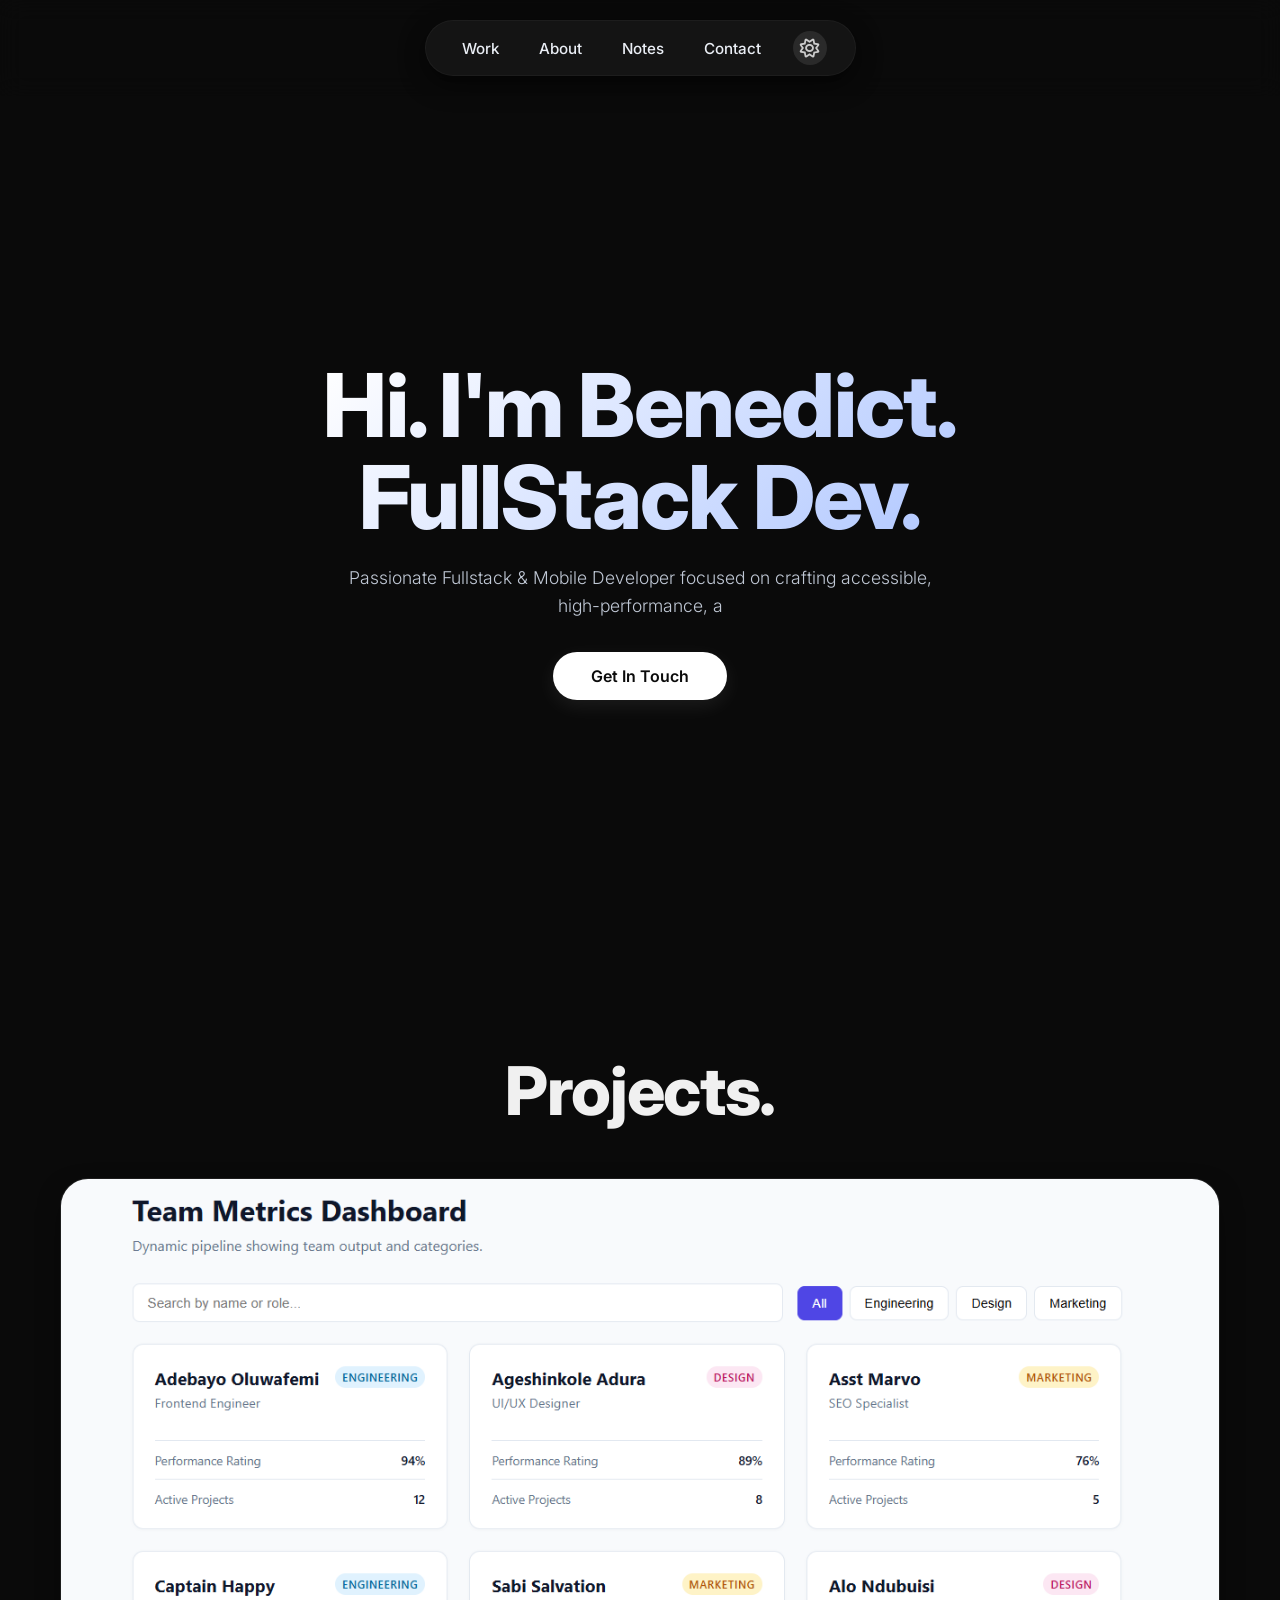
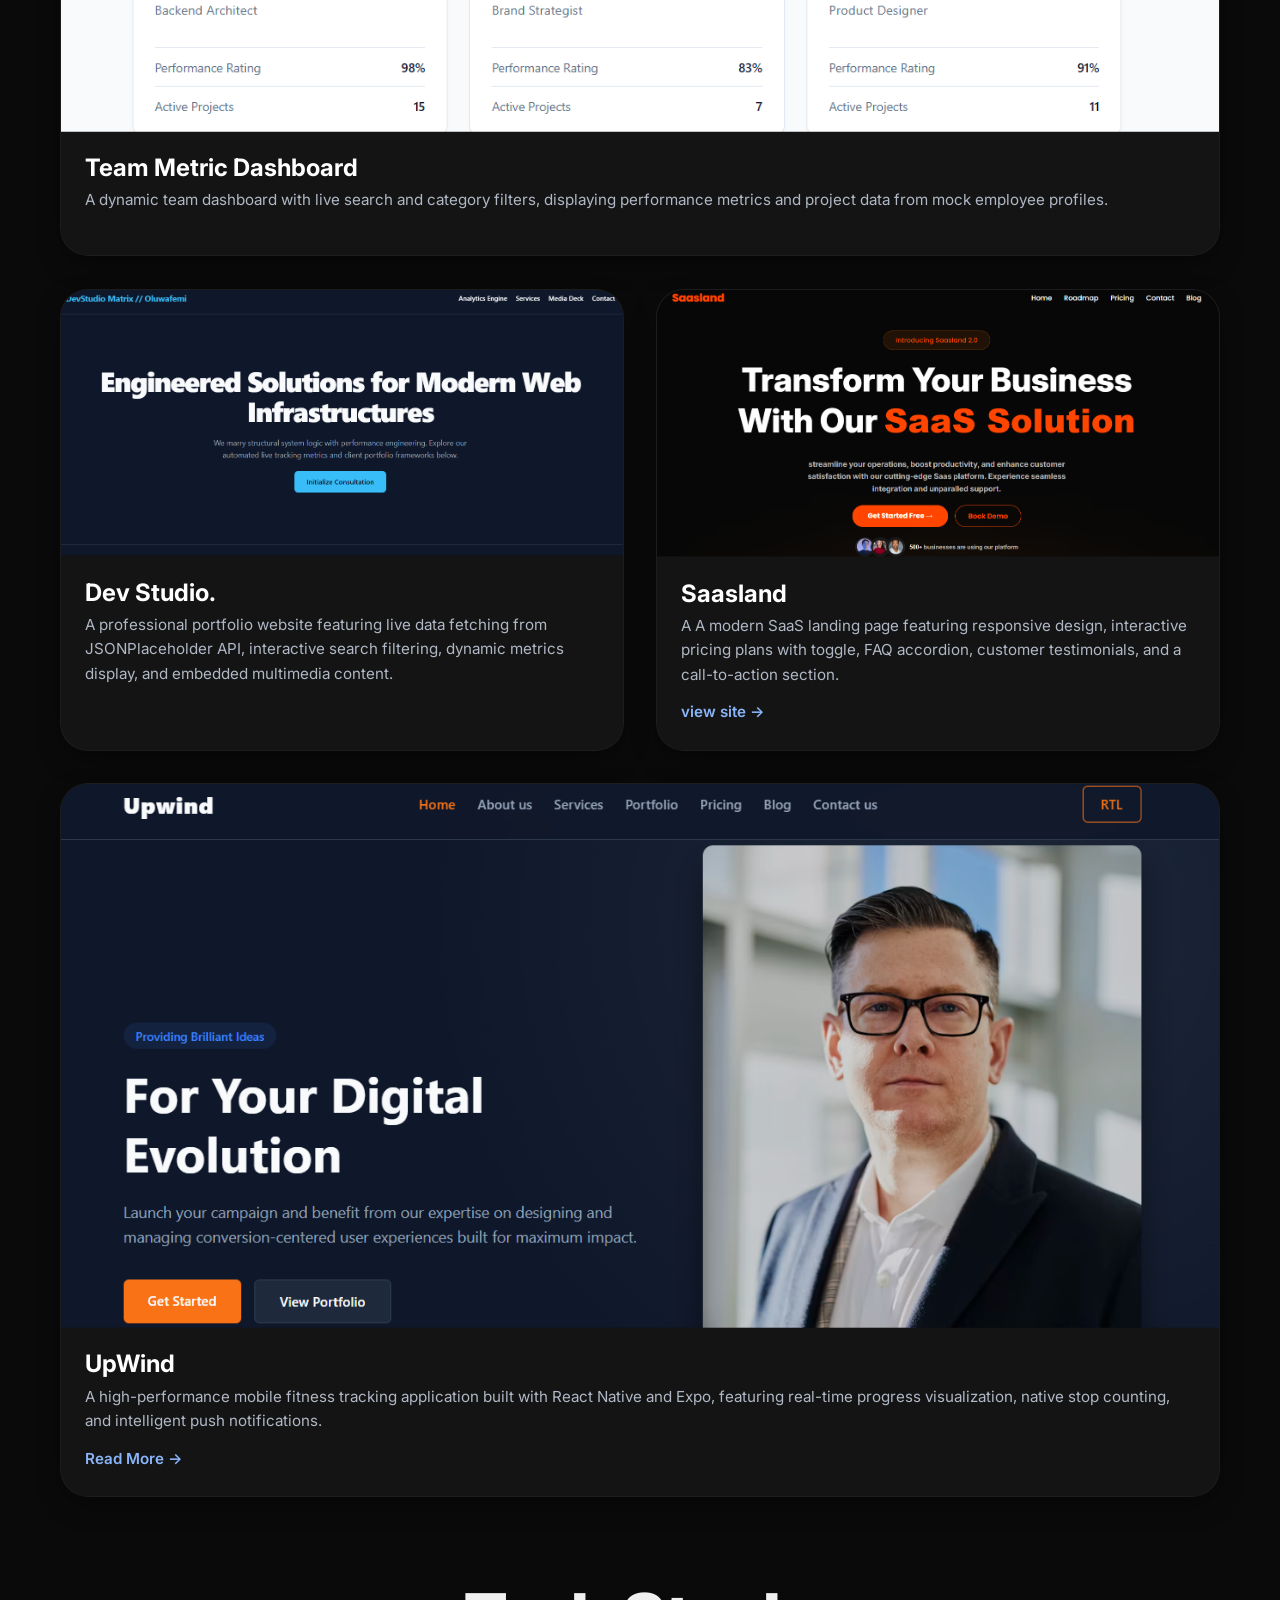
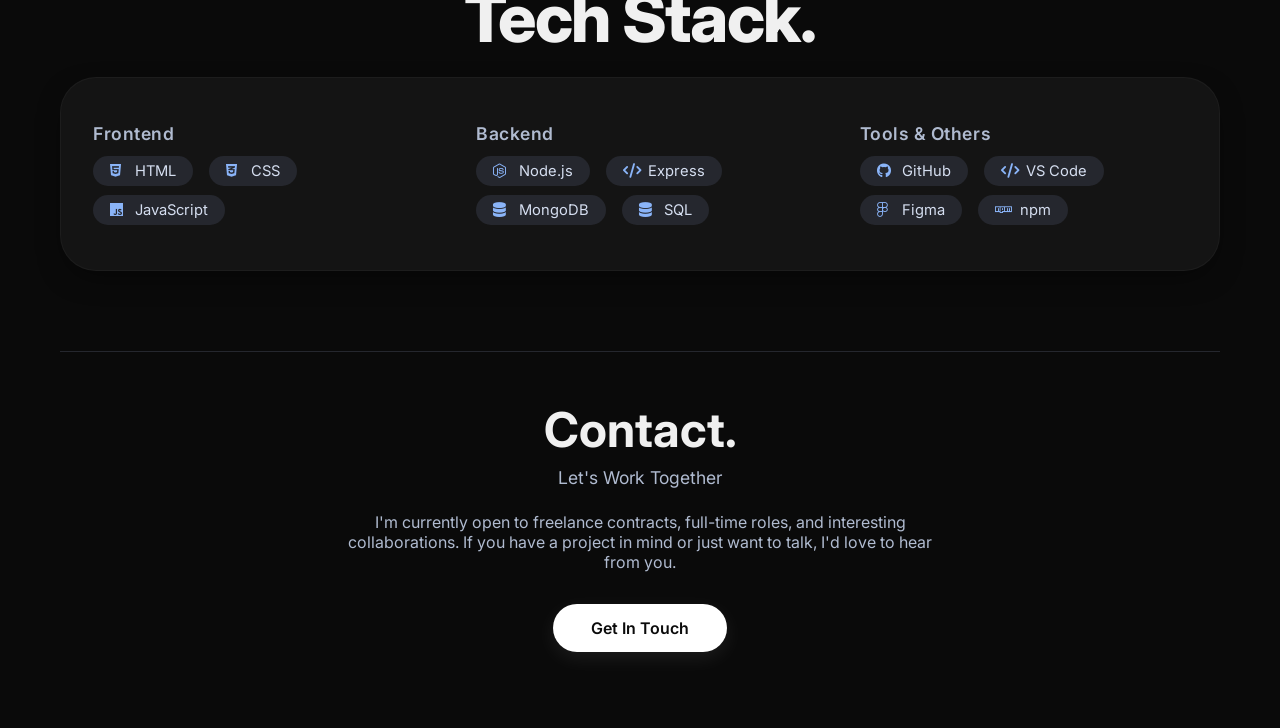
==== index.html @ 134067d6 "added index.html" ====
<!DOCTYPE html>
<html lang="en">
<head>
  <meta charset="UTF-8" />
  <meta name="viewport" content="width=device-width, initial-scale=1.0" />
  <title>Benedict · FullStack Dev</title>
  <!-- Google Font: Inter -->
  <link rel="preconnect" href="https://fonts.googleapis.com" />
  <link rel="preconnect" href="https://fonts.gstatic.com" crossorigin />
  <link href="https://fonts.googleapis.com/css2?family=Inter:opsz,wght@14..32,300;14..32,400;14..32,600;14..32,700;14..32,800&display=swap" rel="stylesheet" />
  <link rel="stylesheet" href="https://cdnjs.cloudflare.com/ajax/libs/font-awesome/6.0.0-beta3/css/all.min.css" />
  <link rel="stylesheet" href="./style4.css" />
</head>
<body>
  <header>
    <section class="nav-bar">
      <div class="nav-links">
        <a href="#">Work</a>
        <a href="../about-page/index.html">About</a>
        <a href="../notes-page/index.html">Notes</a>
        <a href="../contact/index.html">Contact</a>
        <span class="mode"><i class="fa-regular fa-moon"></i></span>
      </div>
    </section>
    <section class="hero-section">
      <h1 class="hero-main">Hi. I'm Benedict. <br />FullStack Dev.</h1>
      <p class="hero-text">Passionate Fullstack & Mobile Developer focused on crafting accessible, high-performance, and user-centric web and mobile interfaces.</p>
      <a href="../contact/index.html" class="hero-btn">Get In Touch</a>
    </section>
  </header>

  <main>
    <!-- Projects -->
    <div class="projects">
      <div class="projects-header">
        <h1 class="main-h1">Projects.</h1>
      </div>

      <div class="projects-boxes">
        <!-- GROUP 1: Venda -->
        <div class="project-group group-box1">
          <div class="project-card">
            <div class="card-img">
              <img src="../images/Screenshot 2026-07-06 151746.png" alt="Venda" />
            </div>
            <div class="card-desc">
              <h3>Team Metric Dashboard</h3>
              <p>A dynamic team dashboard with live search and category filters, displaying performance metrics and project data from mock employee profiles.</p>
            </div>
          </div>
        </div>

        <!-- GROUP 2: Speak fear + Xensionvrse -->
        <div class="project-group group-box2-3">
          <div class="project-card">
            <div class="card-img">
              <img src="../images/Screenshot 2026-07-06 151920.png" alt="Speak fear" />
            </div>
            <div class="card-desc">
              <h3>Dev Studio.</h3>
              <p>A professional portfolio website featuring live data fetching from JSONPlaceholder API, interactive search filtering, dynamic metrics display, and embedded multimedia content.</p>
            </div>
          </div>
          <div class="project-card">
            <div class="card-img">
              <img src="../images/Screenshot 2026-07-06 152011.png" alt="Xensionvrse" />
            </div>
            <div class="card-desc">
              <h3>Saasland</h3>
              <p>A A modern SaaS landing page featuring responsive design, interactive pricing plans with toggle, FAQ accordion, customer testimonials, and a call-to-action section.</p>
              <a href="#" class="card-link">view site →</a>
            </div>
          </div>
        </div>

        <!-- GROUP 3: FitLog -->
        <div class="project-group group-box4">
          <div class="project-card">
            <div class="card-img">
              <img src="../images/Screenshot 2026-07-06 152117.png" alt="FitLog" />
            </div>
            <div class="card-desc">
              <h3>UpWind</h3>
              <p>A high-performance mobile fitness tracking application built with React Native and Expo, featuring real-time progress visualization, native stop counting, and intelligent push notifications.</p>
              <a href="#" class="card-link">Read More →</a>
            </div>
          </div>
        </div>

      </div>
    </div>

    <!-- Tech Stack -->
    <div class="main-tech-stack">
      <div class="tech-stack-header">
        <div class="tech-stack-h1">Tech Stack.</div>
      </div>
      <div class="tech-stack">
        <div class="front-end">
          <h3>Frontend</h3>
          <div class="tool-grid">
            <span><i class="fab fa-html5"></i> HTML</span>
            <span><i class="fab fa-css3-alt"></i> CSS</span>
            <span><i class="fab fa-js"></i> JavaScript</span>
          </div>
        </div>
        <div class="back-end">
          <h3>Backend</h3>
          <div class="tool-grid">
            <span><i class="fab fa-node-js"></i> Node.js</span>
            <span><i class="fas fa-code"></i> Express</span>
            <span><i class="fas fa-database"></i> MongoDB</span>
            <span><i class="fas fa-database"></i> SQL</span>
          </div>
        </div>
        <div class="tools">
          <h3>Tools &amp; Others</h3>
          <div class="tool-grid">
            <span><i class="fab fa-github"></i> GitHub</span>
            <span><i class="fas fa-code"></i> VS Code</span>
            <span><i class="fab fa-figma"></i> Figma</span>
            <span><i class="fab fa-npm"></i> npm</span>
          </div>
        </div>
      </div>
    </div>

    <!-- Contact / Let's Work Together -->
    <div class="contact-section">
      <div class="contact-inner">
        <h2>Contact.</h2>
        <p class="contact-sub">Let's Work Together</p>
        <p class="contact-text">I'm currently open to freelance contracts, full-time roles, and interesting collaborations. If you have a project in mind or just want to talk, I'd love to hear from you.</p>
        <a href="#" class="hero-btn">Get In Touch</a>
      </div>
    </div>
  </main>
  <script src="script.js"></script>
</body>
</html>
---- style4.css ----
* {
  margin: 0;
  padding: 0;
  box-sizing: border-box;
}

body {
  font-family: 'Inter', sans-serif;
  background: #0b0b0b;
  color: #f0f4ff;
  transition: background 0.3s, color 0.3s;
  overflow-x: hidden;
  padding-top: 90px; /* Add padding to prevent content from hiding behind fixed navbar */
}

/* ----- pure black background (video replaced) ----- */
.bg-black {
  position: fixed;
  top: 0;
  left: 0;
  width: 100%;
  height: 100%;
  background: #000000;
  z-index: -2;
}

/* subtle animated gradient overlay (optional) */
.bg-overlay {
  position: fixed;
  top: 0;
  left: 0;
  width: 100%;
  height: 100%;
  background: radial-gradient(circle at 30% 40%, rgba(40,40,50,0.3) 0%, transparent 70%);
  z-index: -1;
  pointer-events: none;
}

header {
  min-height: 100vh;
  display: flex;
  flex-direction: column;
  justify-content: center;
  position: relative;
}

/* Navbar - FIXED */
.nav-bar {
  display: flex;
  justify-content: center;
  align-items: center;
  padding: 20px 20px;
  position: fixed;
  top: 0;
  left: 0;
  width: 100%;
  z-index: 1000;
  background: rgba(11, 11, 11, 0.7);
  backdrop-filter: blur(12px);
  -webkit-backdrop-filter: blur(12px);
  transition: background 0.3s, backdrop-filter 0.3s, box-shadow 0.3s;
}

.nav-links {
  display: flex;
  gap: 24px;
  background: #1a1a1a;
  padding: 10px 28px;
  border-radius: 60px;
  align-items: center;
  backdrop-filter: blur(4px);
  transition: background 0.3s, box-shadow 0.3s, backdrop-filter 0.3s;
  border: 1px solid rgba(255,255,255,0.04);
  box-shadow: 0 8px 24px rgba(0,0,0,0.6);
}

.nav-links a {
  text-decoration: none;
  color: #eaeef5;
  font-weight: 500;
  font-size: 0.95rem;
  transition: 0.2s;
  padding: 4px 8px;
  border-radius: 30px;
}

.nav-links a:hover {
  color: #000;
  background: #ffffff;
  padding: 4px 14px;
}

.nav-links .mode {
  cursor: pointer;
  color: #ccc;
  font-size: 1.2rem;
  transition: 0.2s;
  display: inline-flex;
  align-items: center;
  justify-content: center;
  width: 34px;
  height: 34px;
  border-radius: 50%;
  background: #2a2a2a;
  transition: 0.25s;
}

.nav-links .mode:hover {
  background: #3a3a3a;
  color: #fff;
  transform: rotate(12deg);
}

/* Hero */
.hero-section {
  display: flex;
  flex-direction: column;
  align-items: center;
  text-align: center;
  padding: 20px 16px;
  margin-top: -20px;
  will-change: transform;
  transition: transform 0.15s ease-out;
}

.hero-main {
  font-size: clamp(2.8rem, 10vw, 5.5rem);
  font-weight: 800;
  line-height: 1.05;
  letter-spacing: -0.02em;
  margin-bottom: 20px;
  background: linear-gradient(135deg, #ffffff 0%, #b0c7ff 100%);
  -webkit-background-clip: text;
  -webkit-text-fill-color: transparent;
  background-clip: text;
}

.hero-text {
  font-size: 1.1rem;
  color: #b8c4dd;
  max-width: 620px;
  margin-bottom: 32px;
  line-height: 1.6;
  font-weight: 300;
}

.hero-btn {
  background: #ffffff;
  color: #0b0b0b;
  padding: 14px 38px;
  border-radius: 60px;
  text-decoration: none;
  font-weight: 600;
  font-size: 1rem;
  transition: 0.25s;
  display: inline-block;
  box-shadow: 0 6px 20px rgba(255,255,255,0.08);
  position: relative;
  overflow: hidden;
}

.hero-btn:hover {
  transform: scale(1.04);
  background: #f0f4ff;
  box-shadow: 0 12px 32px rgba(255,255,255,0.15);
}

main {
  max-width: 1200px;
  margin: 0 auto;
  padding: 0 20px 40px;
}

/* Projects */
.projects-header {
  display: flex;
  flex-direction: column;
  align-items: center;
  text-align: center;
  margin-top: 60px;
}

.main-h1 {
  font-size: clamp(2.6rem, 8vw, 4.2rem);
  font-weight: 800;
  letter-spacing: -0.02em;
  margin-bottom: 12px;
}

.projects-boxes {
  display: flex;
  flex-direction: column;
  gap: 2rem;
  margin-top: 2.2rem;
}

.project-group {
  display: flex;
  flex-wrap: wrap;
  gap: 2rem;
}

.project-card {
  background: #17181c;
  border-radius: 28px;
  overflow: hidden;
  flex: 1 1 280px;
  display: flex;
  flex-direction: column;
  transition: transform 0.4s cubic-bezier(0.23, 1, 0.32, 1), box-shadow 0.4s;
  border: 1px solid rgba(255,255,255,0.04);
  box-shadow: 0 10px 30px -10px rgba(0,0,0,0.7);
  transform-style: preserve-3d;
  backface-visibility: hidden;
  opacity: 0;
  transform: translateY(40px);
  transition: opacity 0.7s cubic-bezier(0.23, 1, 0.32, 1),
              transform 0.7s cubic-bezier(0.23, 1, 0.32, 1),
              box-shadow 0.3s;
}

.project-card.visible {
  opacity: 1;
  transform: translateY(0);
}

.project-card:hover {
  box-shadow: 0 20px 48px -12px rgba(0,0,0,0.9);
  border-color: rgba(255,255,255,0.08);
}

.project-card .card-img img {
  width: 100%;
  height: auto;
  display: block;
  background: #121212;
  filter: blur(4px);
  transition: filter 0.6s ease, transform 0.5s ease;
}

.project-card .card-img img.loaded {
  filter: blur(0);
  transform: scale(1.01);
}

.card-desc {
  padding: 1.5rem 1.5rem 1.8rem;
  background: #17181c;
}

.card-desc h3 {
  font-size: 1.5rem;
  font-weight: 700;
  margin-bottom: 0.4rem;
  color: #fff;
}

.card-desc p {
  font-size: 0.95rem;
  color: #b0bbd0;
  line-height: 1.6;
  margin-bottom: 0.9rem;
}

.card-link {
  color: #8ab4f8;
  text-decoration: none;
  font-weight: 600;
  font-size: 0.95rem;
  transition: 0.2s;
  display: inline-flex;
  align-items: center;
  gap: 4px;
}

.card-link:hover {
  color: #b6d4ff;
  transform: translateX(4px);
}

.group-box1 .project-card {
  flex: 1 1 100%;
}
.group-box2-3 .project-card {
  flex: 1 1 280px;
}
.group-box4 .project-card {
  flex: 1 1 100%;
}

/* Tech Stack */
.main-tech-stack {
  margin-top: 5rem;
}

.tech-stack-header {
  display: flex;
  flex-direction: column;
  align-items: center;
  text-align: center;
}

.tech-stack-h1 {
  font-size: clamp(2.6rem, 8vw, 4.2rem);
  font-weight: 800;
  letter-spacing: -0.02em;
}

.tech-stack {
  background: #17181c;
  border-radius: 36px;
  padding: 2.8rem 2rem;
  display: flex;
  flex-wrap: wrap;
  gap: 2.5rem 3.5rem;
  justify-content: center;
  margin-top: 1.2rem;
  border: 1px solid rgba(255,255,255,0.04);
  box-shadow: 0 10px 30px -10px rgba(0,0,0,0.6);
}

.tech-stack > div {
  flex: 1 1 180px;
  min-width: 150px;
  opacity: 0;
  transform: translateY(30px);
  transition: opacity 0.6s ease, transform 0.6s ease;
}

.tech-stack > div.visible {
  opacity: 1;
  transform: translateY(0);
}

.tech-stack h3 {
  font-weight: 600;
  font-size: 1.1rem;
  margin-bottom: 0.75rem;
  color: #b0bbd0;
  letter-spacing: 0.03em;
}

.tool-grid {
  display: flex;
  flex-wrap: wrap;
  gap: 0.6rem 1rem;
}

.tool-grid span {
  display: inline-flex;
  align-items: center;
  gap: 6px;
  color: #d5def0;
  font-size: 0.92rem;
  background: #25272e;
  padding: 0.3rem 1rem;
  border-radius: 40px;
  transition: 0.2s;
  border: 1px solid transparent;
}

.tool-grid span:hover {
  background: #2f323b;
  border-color: rgba(255,255,255,0.06);
  transform: translateY(-2px);
}

.tool-grid i {
  color: #8ab4f8;
  width: 1.2rem;
}

/* Contact */
.contact-section {
  margin-top: 5rem;
  padding: 3rem 1rem 2rem;
  text-align: center;
  border-top: 1px solid #25272e;
  opacity: 0;
  transform: translateY(30px);
  transition: opacity 0.7s ease, transform 0.7s ease;
}

.contact-section.visible {
  opacity: 1;
  transform: translateY(0);
}

.contact-inner h2 {
  font-size: 3rem;
  font-weight: 700;
  margin-bottom: 0.3rem;
}

.contact-inner p {
  color: #b0bbd0;
  font-size: 1.1rem;
  max-width: 600px;
  margin: 0.5rem auto 1.5rem;
}

.contact-inner .contact-text {
  font-size: 1rem;
  color: #9aa5b8;
  margin-bottom: 2rem;
}

/* Dark mode overrides (light mode) */
body.light-mode {
  background: #f2f6fe;
  color: #111318;
}

body.light-mode .bg-black {
  background: #e8edf8;
}

body.light-mode .bg-overlay {
  background: radial-gradient(circle at 30% 40%, rgba(200,215,255,0.2) 0%, transparent 70%);
}

body.light-mode .nav-bar {
  background: rgba(242, 246, 254, 0.8);
}

body.light-mode .nav-links {
  background: #eef2fa;
  border-color: rgba(0,0,0,0.05);
  box-shadow: 0 8px 24px rgba(0,0,0,0.04);
}

body.light-mode .nav-links a {
  color: #1a1f2a;
}

body.light-mode .nav-links a:hover {
  background: #1a1f2a;
  color: #f2f6fe;
}

body.light-mode .nav-links .mode {
  background: #d5dce8;
  color: #1a1f2a;
}

body.light-mode .hero-main {
  background: linear-gradient(135deg, #1a1f2a 0%, #3d4b6a 100%);
  -webkit-background-clip: text;
  -webkit-text-fill-color: transparent;
  background-clip: text;
}

body.light-mode .hero-text {
  color: #2d3440;
}

body.light-mode .hero-btn {
  background: #1a1f2a;
  color: #f2f6fe;
}

body.light-mode .hero-btn:hover {
  background: #2a3140;
  box-shadow: 0 12px 32px rgba(0,0,0,0.1);
}

body.light-mode .project-card,
body.light-mode .tech-stack {
  background: #eef2fa;
  border-color: rgba(0,0,0,0.04);
}

body.light-mode .card-desc {
  background: #eef2fa;
}

body.light-mode .card-desc h3 {
  color: #111318;
}

body.light-mode .card-desc p {
  color: #2d3440;
}

body.light-mode .tech-stack h3 {
  color: #2d3440;
}

body.light-mode .tool-grid span {
  background: #dce3ef;
  color: #1a1f2a;
}

body.light-mode .contact-section {
  border-top-color: #d5dce8;
}

body.light-mode .contact-inner p {
  color: #2d3440;
}

/* responsive */
@media (max-width: 768px) {
  body {
    padding-top: 80px;
  }
  
  .nav-bar {
    padding: 12px 10px;
  }
  
  .hero-main {
    font-size: 2.8rem;
  }
  .nav-links {
    gap: 10px;
    padding: 8px 16px;
    flex-wrap: wrap;
    justify-content: center;
  }
  .project-group {
    gap: 1.2rem;
  }
  .tech-stack {
    padding: 1.8rem 1rem;
    gap: 1.8rem;
  }
  .contact-inner h2 {
    font-size: 2.4rem;
  }
  .project-card {
    transform: none !important;
  }
  .hero-section {
    transform: none !important;
  }
}

/* scrollbar */
::-webkit-scrollbar {
  width: 6px;
}
::-webkit-scrollbar-track {
  background: #0b0b0b;
}
::-webkit-scrollbar-thumb {
  background: #2a2a2a;
  border-radius: 20px;
}
body.light-mode ::-webkit-scrollbar-track {
  background: #e8edf8;
}
body.light-mode ::-webkit-scrollbar-thumb {
  background: #c0c8d8;
}

/* ripple keyframe */
@keyframes rippleAnim {
  to { transform: scale(4); opacity: 0; }
}
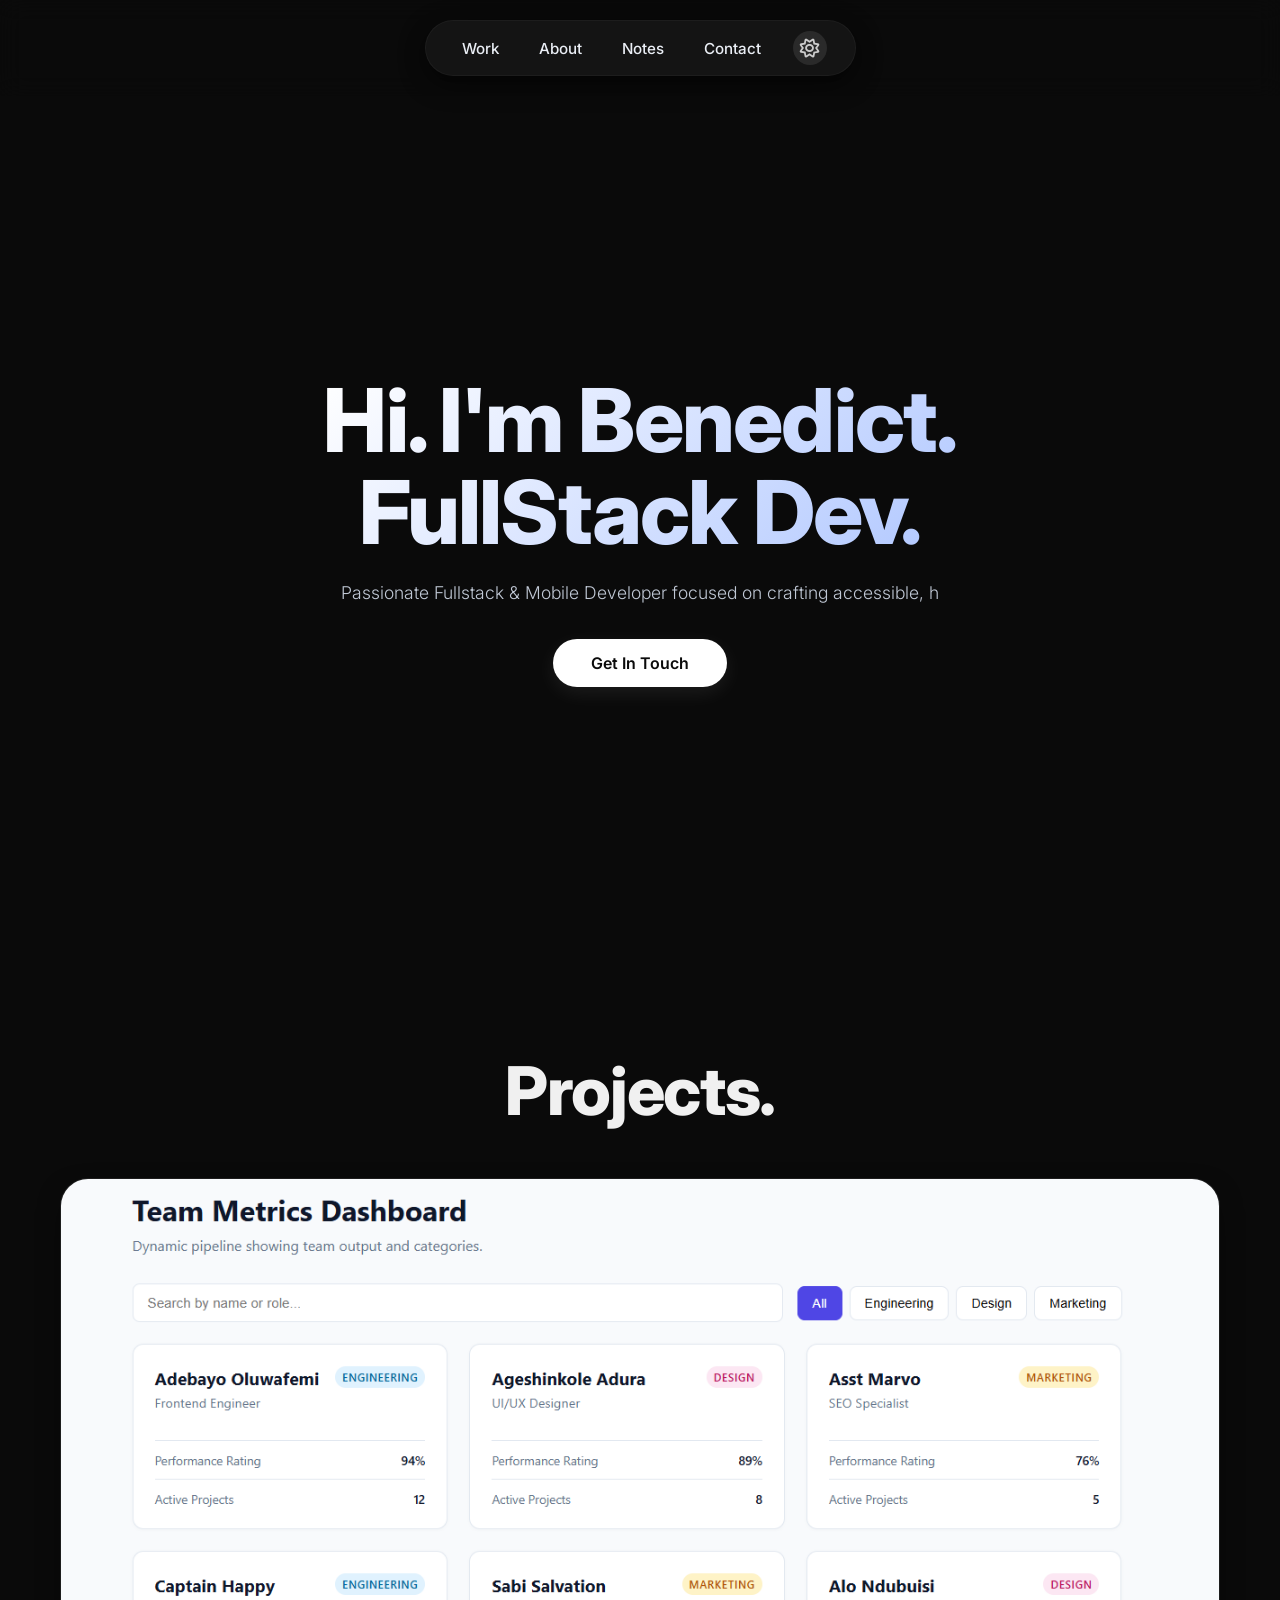
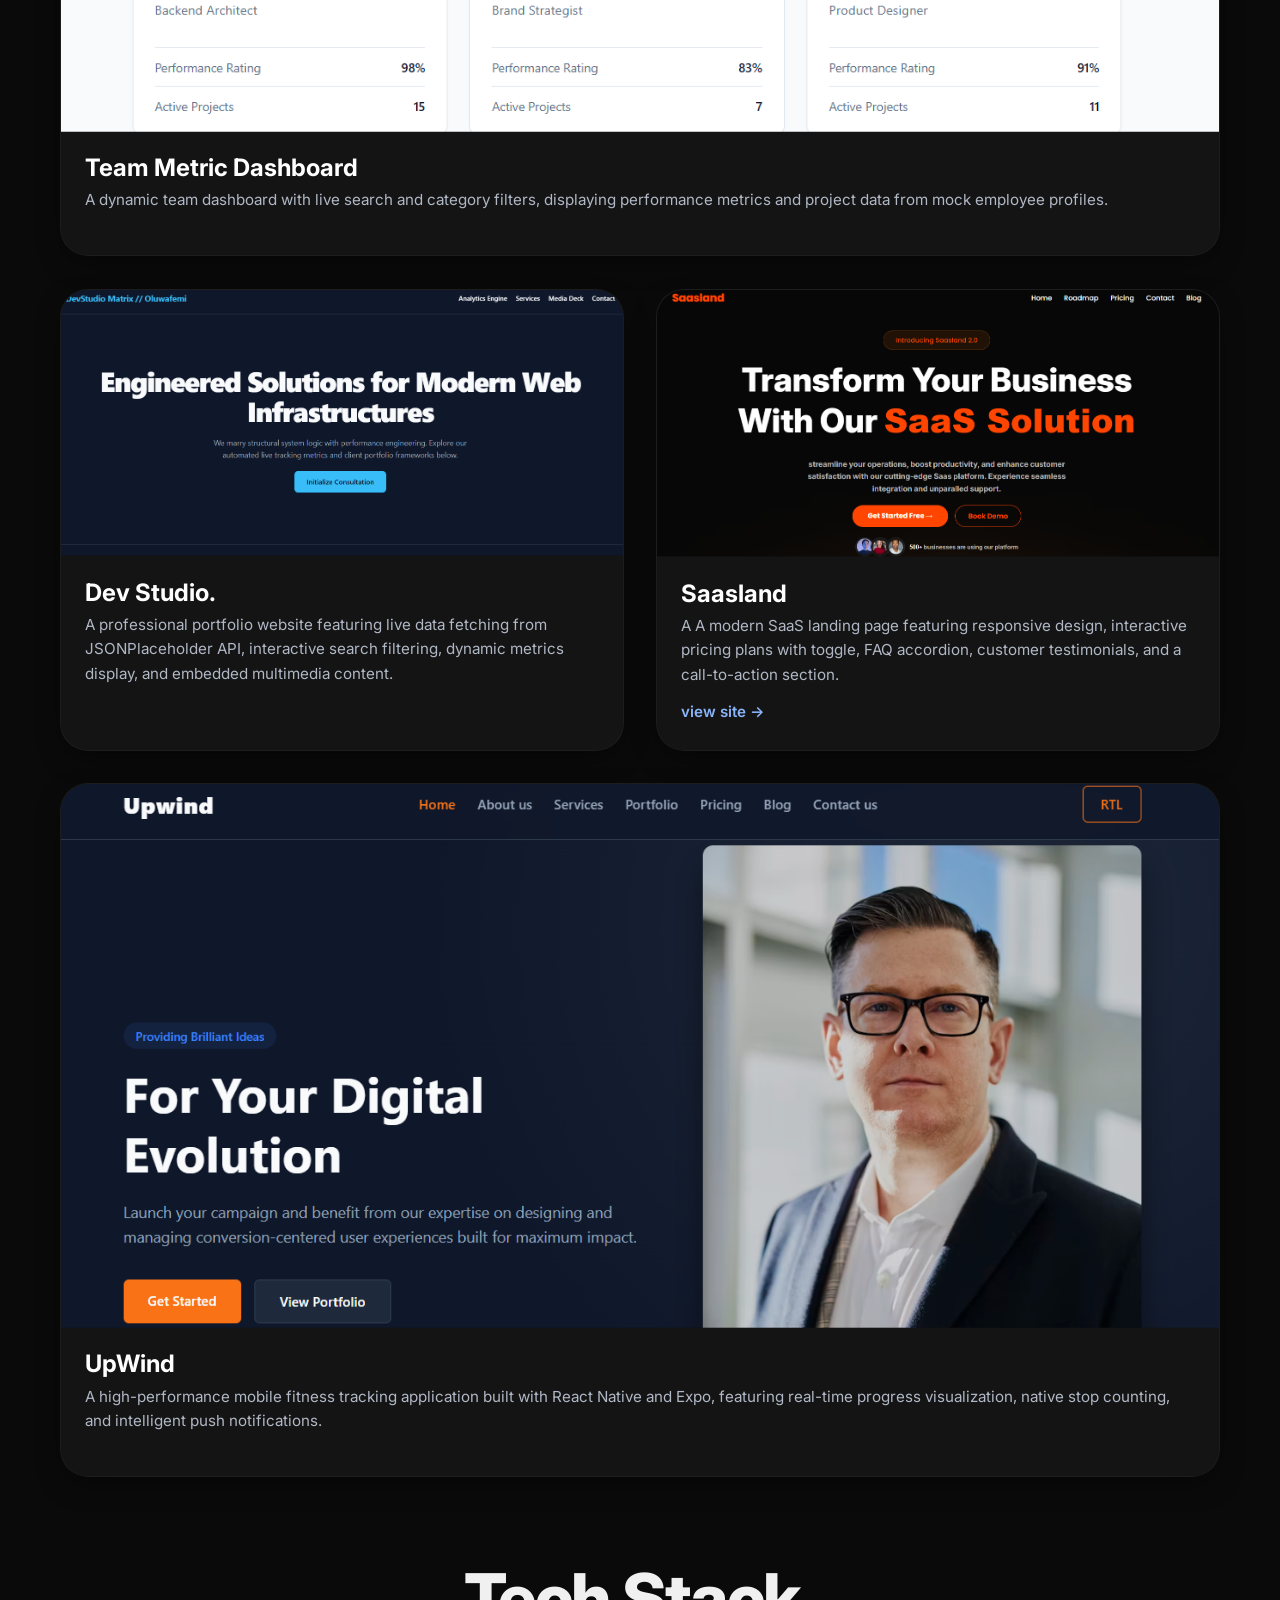
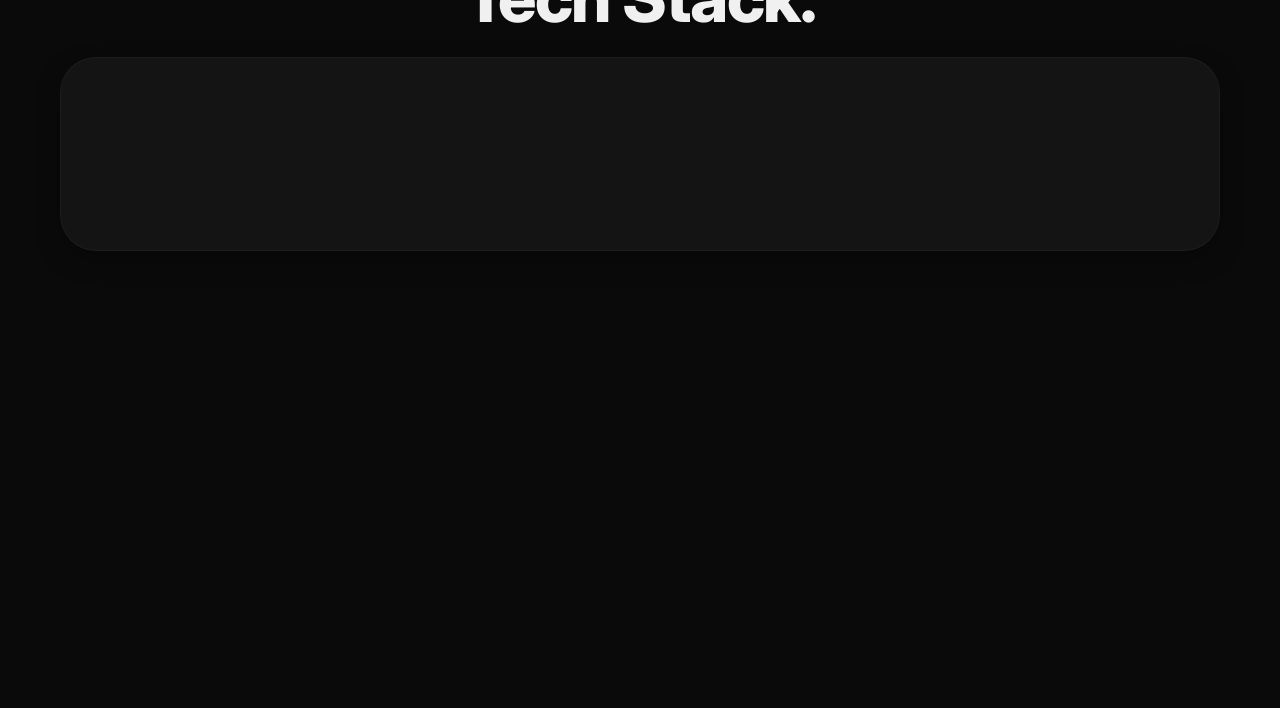
==== commit 81c9b030: "added project  link and removed inactive link" ====
--- a/index.html
+++ b/index.html
@@ -68,7 +68,7 @@
             <div class="card-desc">
               <h3>Saasland</h3>
               <p>A A modern SaaS landing page featuring responsive design, interactive pricing plans with toggle, FAQ accordion, customer testimonials, and a call-to-action section.</p>
-              <a href="#" class="card-link">view site →</a>
+              <a href="https://group3-project-nu.vercel.app/" class="card-link">view site →</a>
             </div>
           </div>
         </div>
@@ -82,7 +82,6 @@
             <div class="card-desc">
               <h3>UpWind</h3>
               <p>A high-performance mobile fitness tracking application built with React Native and Expo, featuring real-time progress visualization, native stop counting, and intelligent push notifications.</p>
-              <a href="#" class="card-link">Read More →</a>
             </div>
           </div>
         </div>
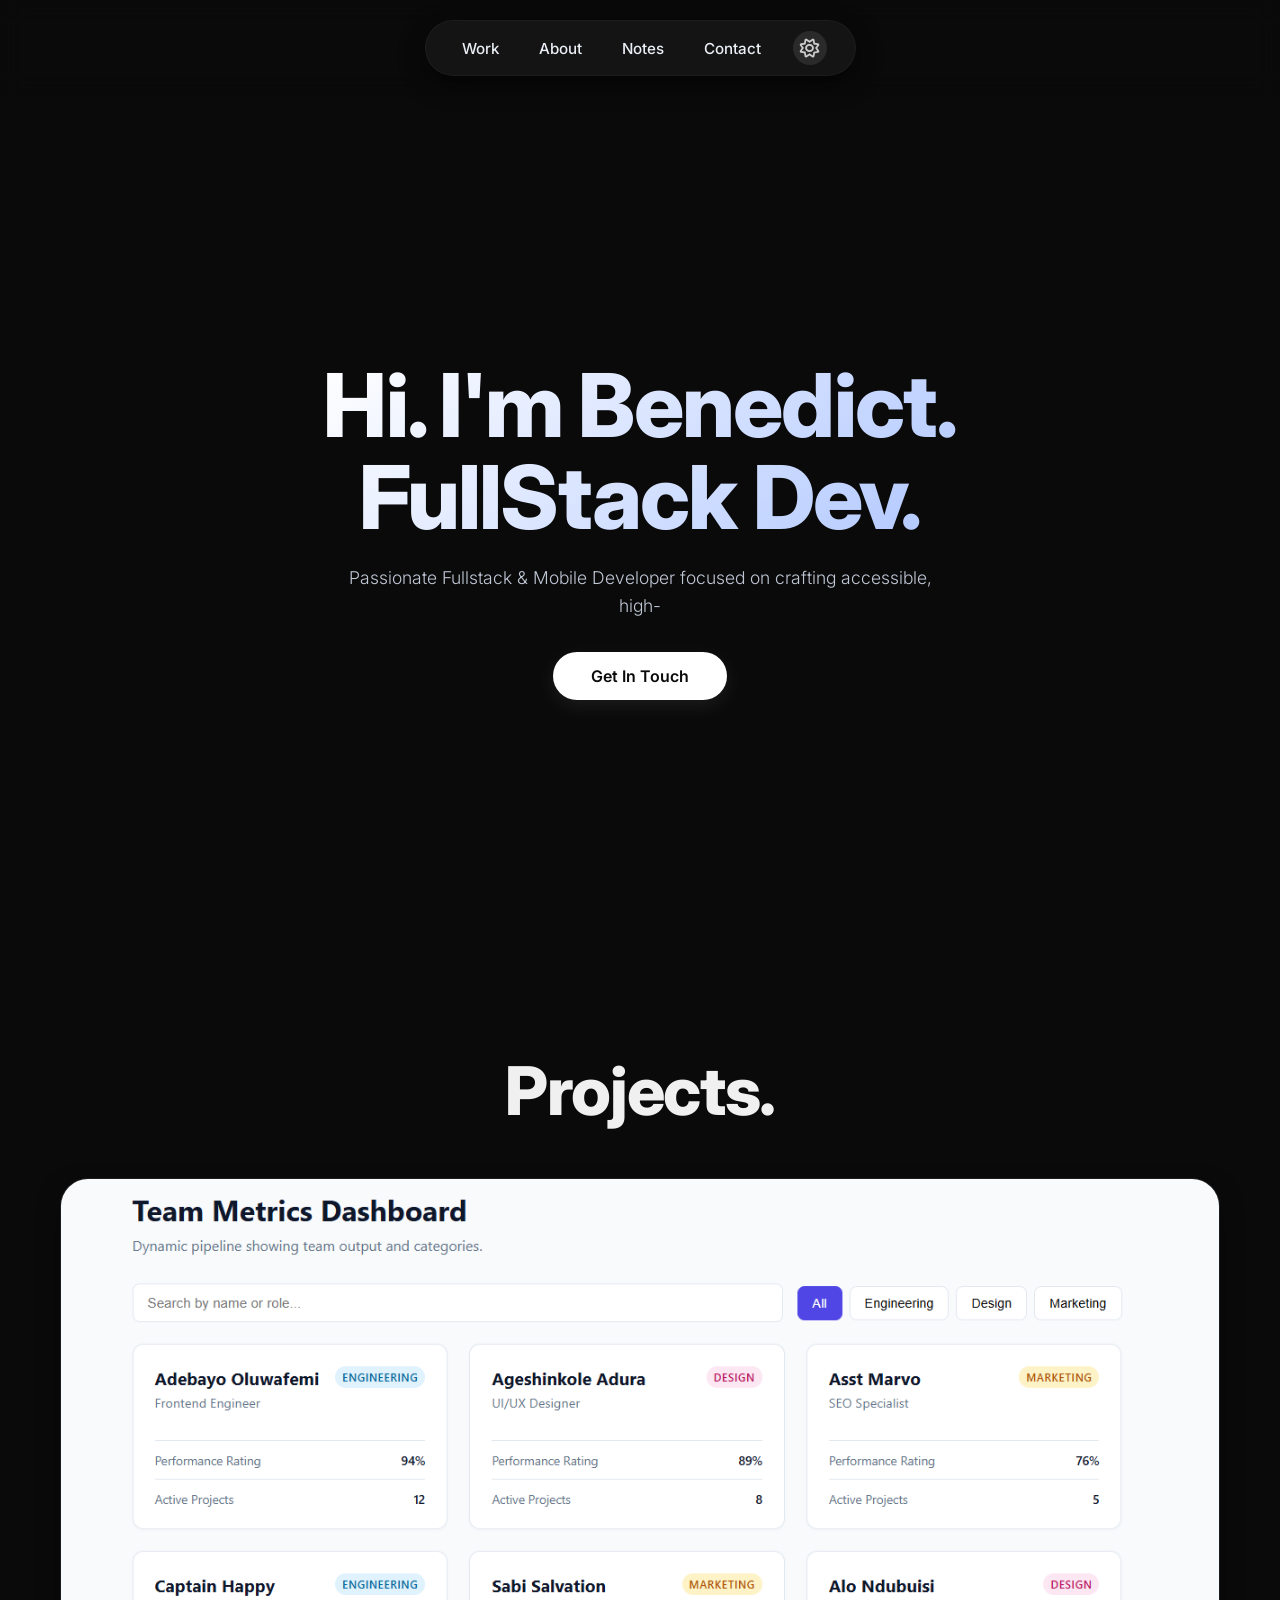
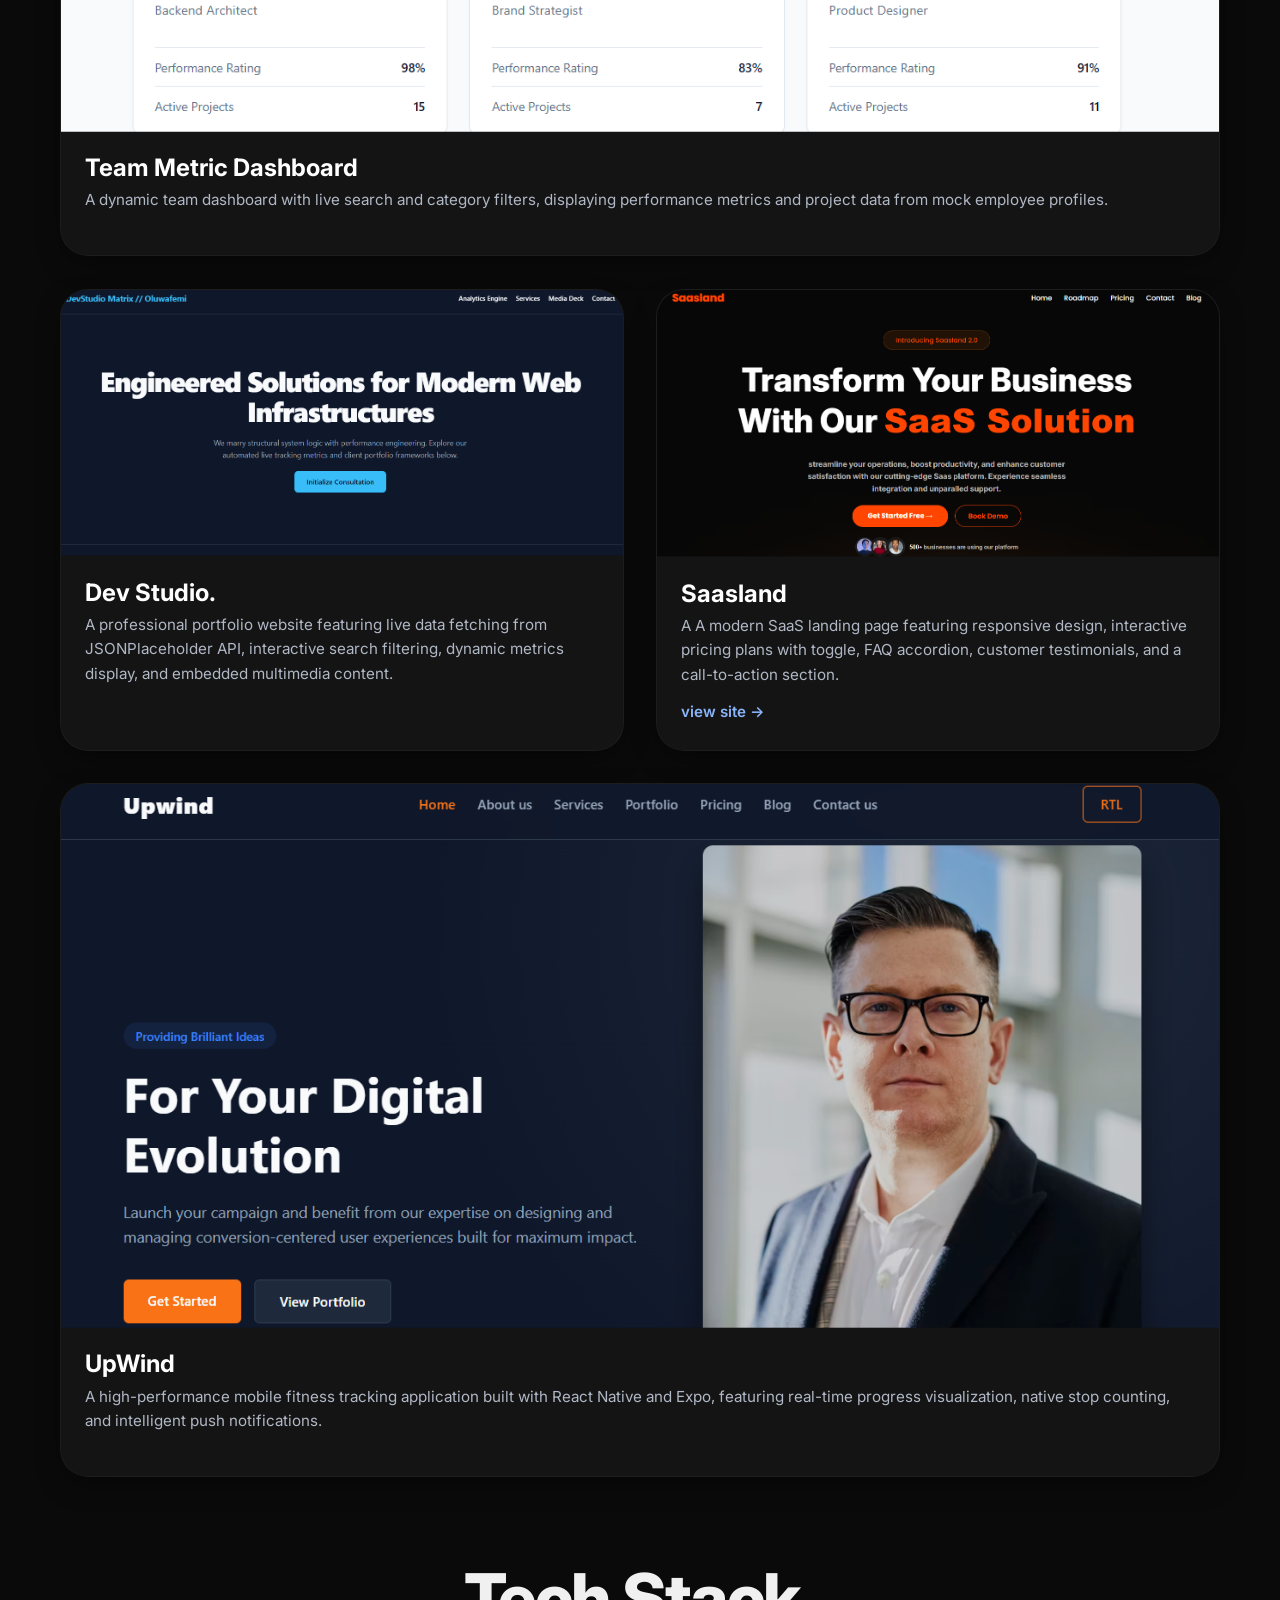
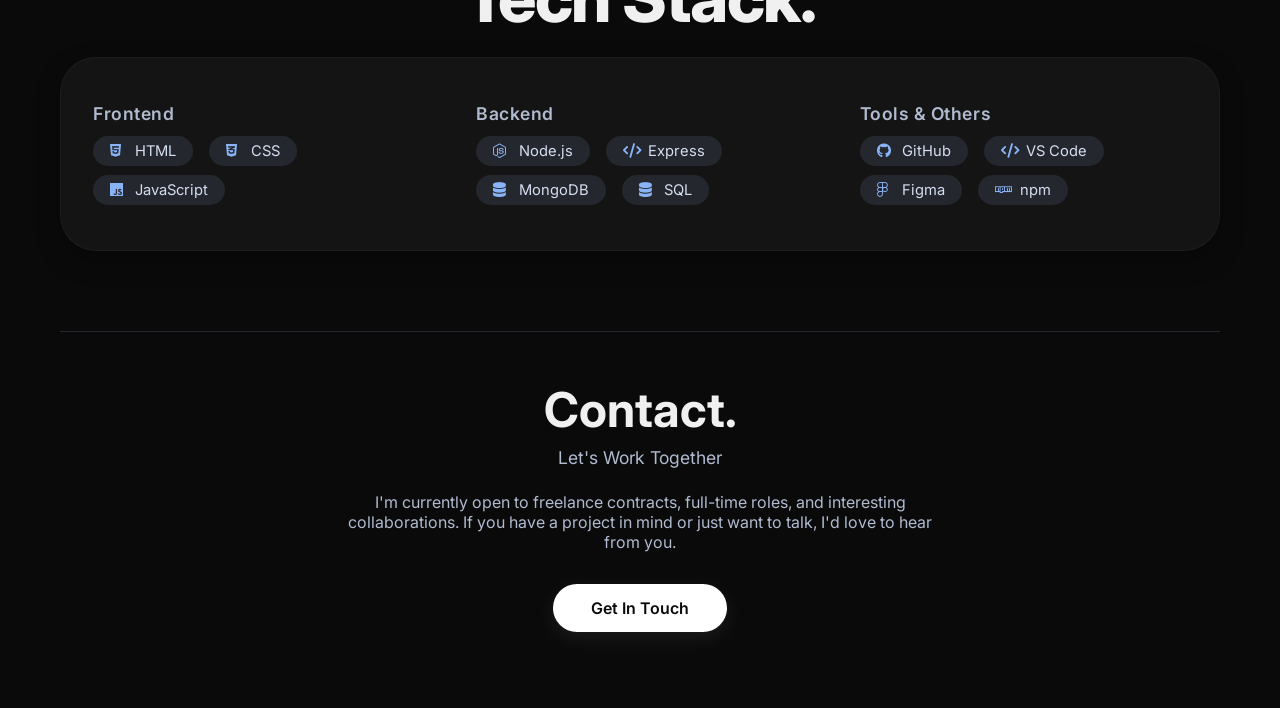
==== commit eec01b92: "corrected an inactive link" ====
--- a/index.html
+++ b/index.html
@@ -130,7 +130,7 @@
         <h2>Contact.</h2>
         <p class="contact-sub">Let's Work Together</p>
         <p class="contact-text">I'm currently open to freelance contracts, full-time roles, and interesting collaborations. If you have a project in mind or just want to talk, I'd love to hear from you.</p>
-        <a href="#" class="hero-btn">Get In Touch</a>
+        <a href="/contact/index.html" class="hero-btn">Get In Touch</a>
       </div>
     </div>
   </main>
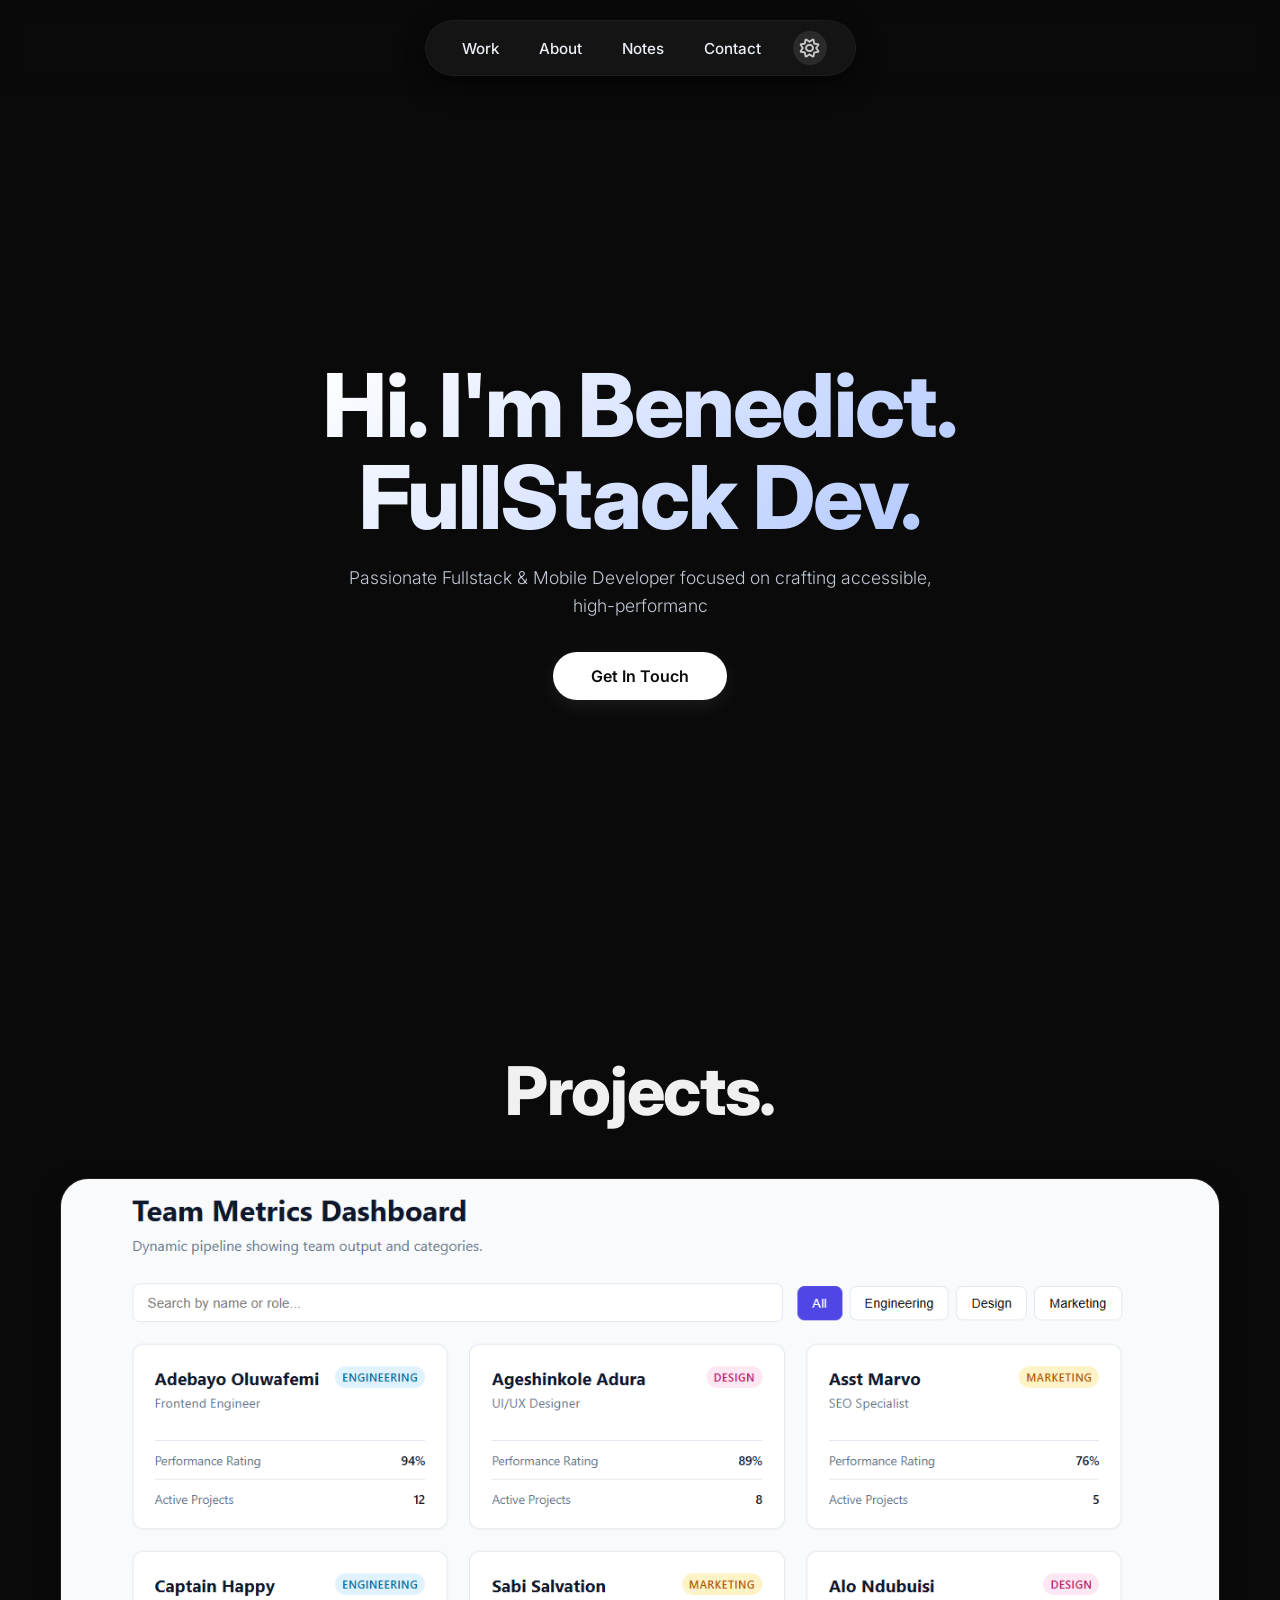
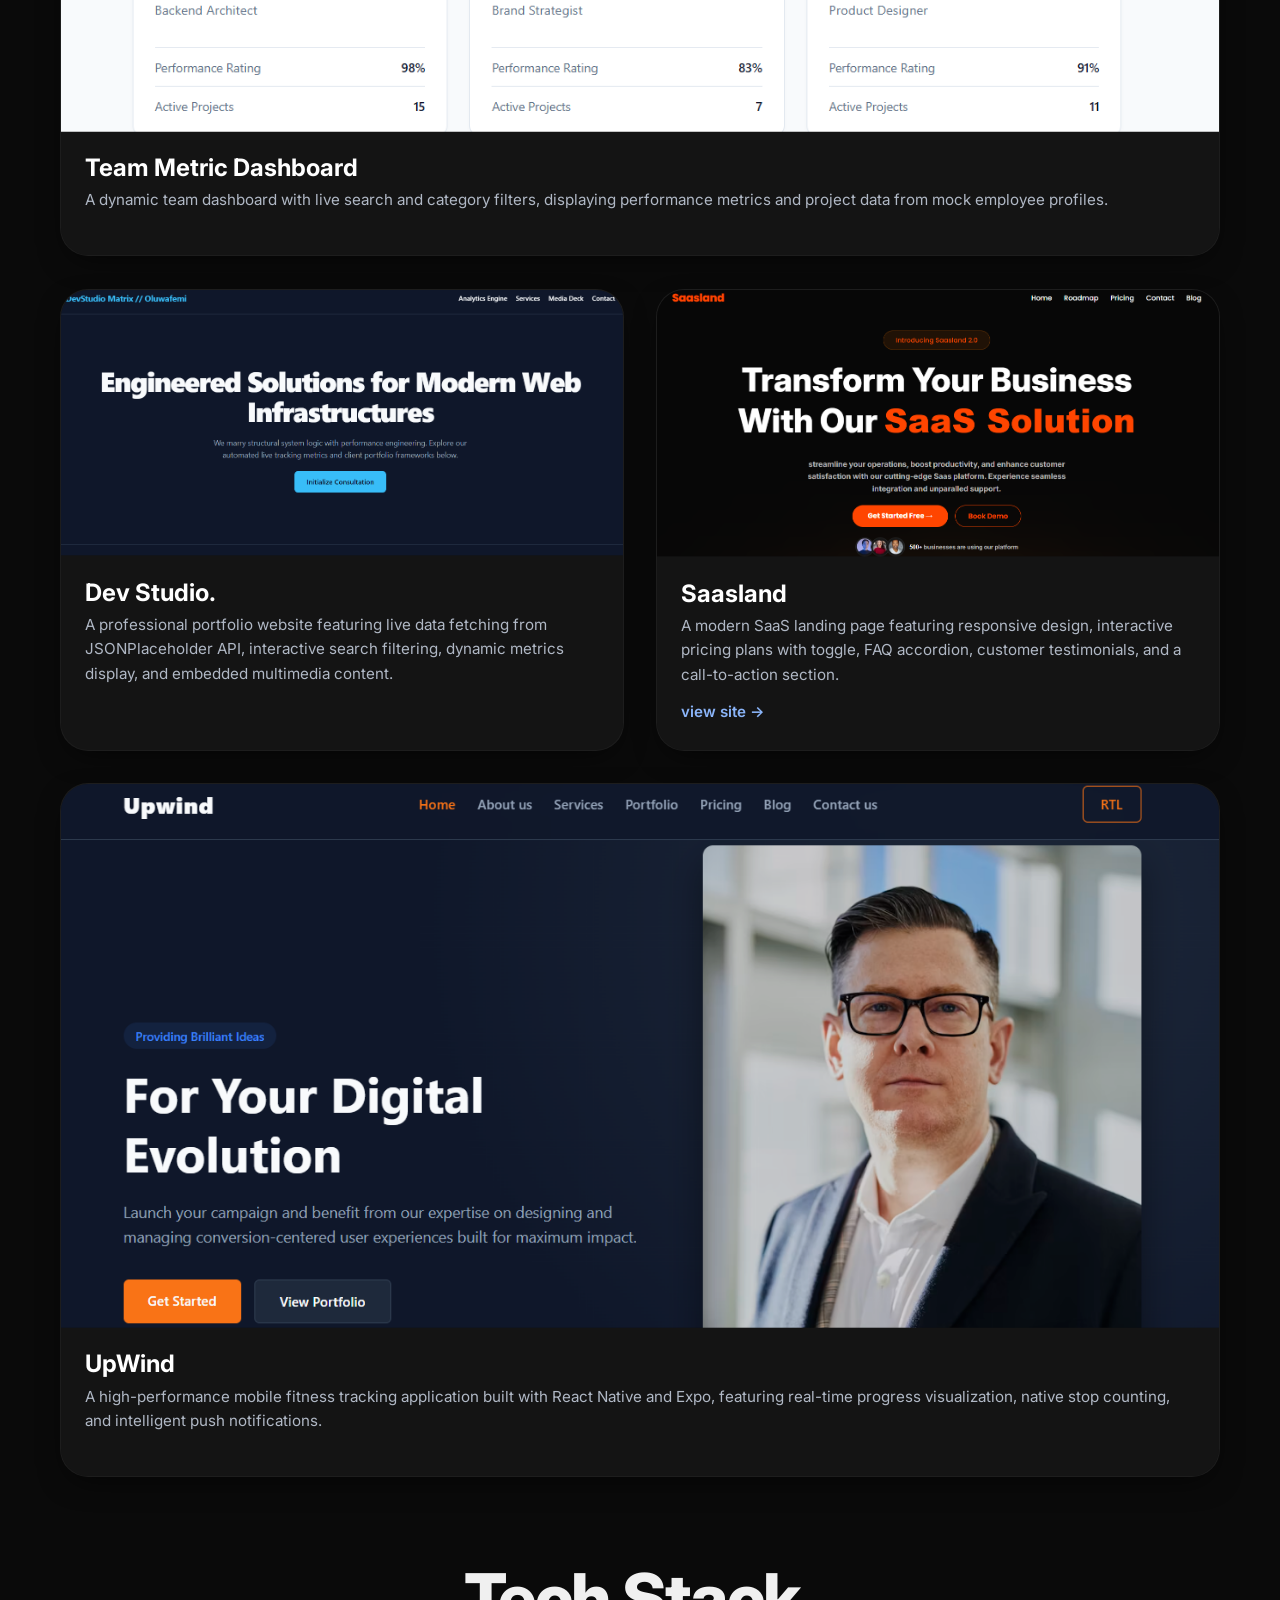
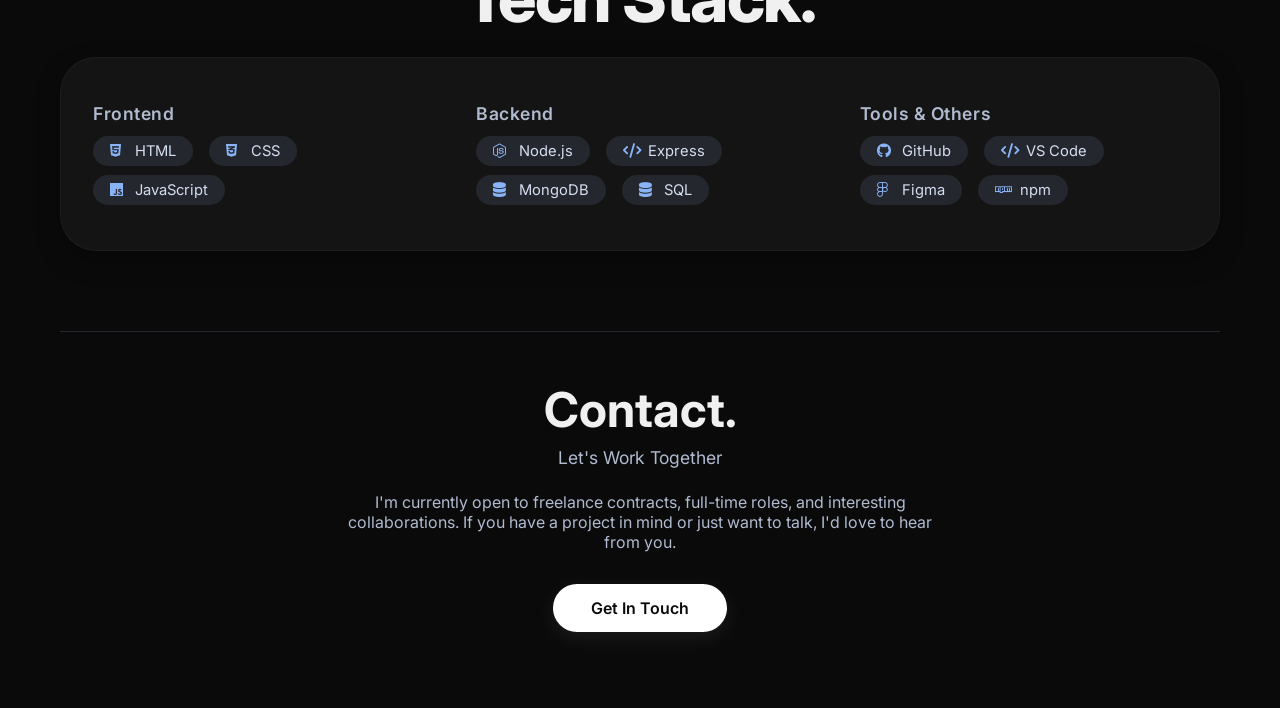
==== commit 9c6e6b22: "made some changes" ====
--- a/index.html
+++ b/index.html
@@ -67,7 +67,7 @@
             </div>
             <div class="card-desc">
               <h3>Saasland</h3>
-              <p>A A modern SaaS landing page featuring responsive design, interactive pricing plans with toggle, FAQ accordion, customer testimonials, and a call-to-action section.</p>
+              <p> A modern SaaS landing page featuring responsive design, interactive pricing plans with toggle, FAQ accordion, customer testimonials, and a call-to-action section.</p>
               <a href="https://group3-project-nu.vercel.app/" class="card-link">view site →</a>
             </div>
           </div>
--- a/style4.css
+++ b/style4.css
@@ -13,7 +13,6 @@
   padding-top: 90px; /* Add padding to prevent content from hiding behind fixed navbar */
 }
 
-/* ----- pure black background (video replaced) ----- */
 .bg-black {
   position: fixed;
   top: 0;
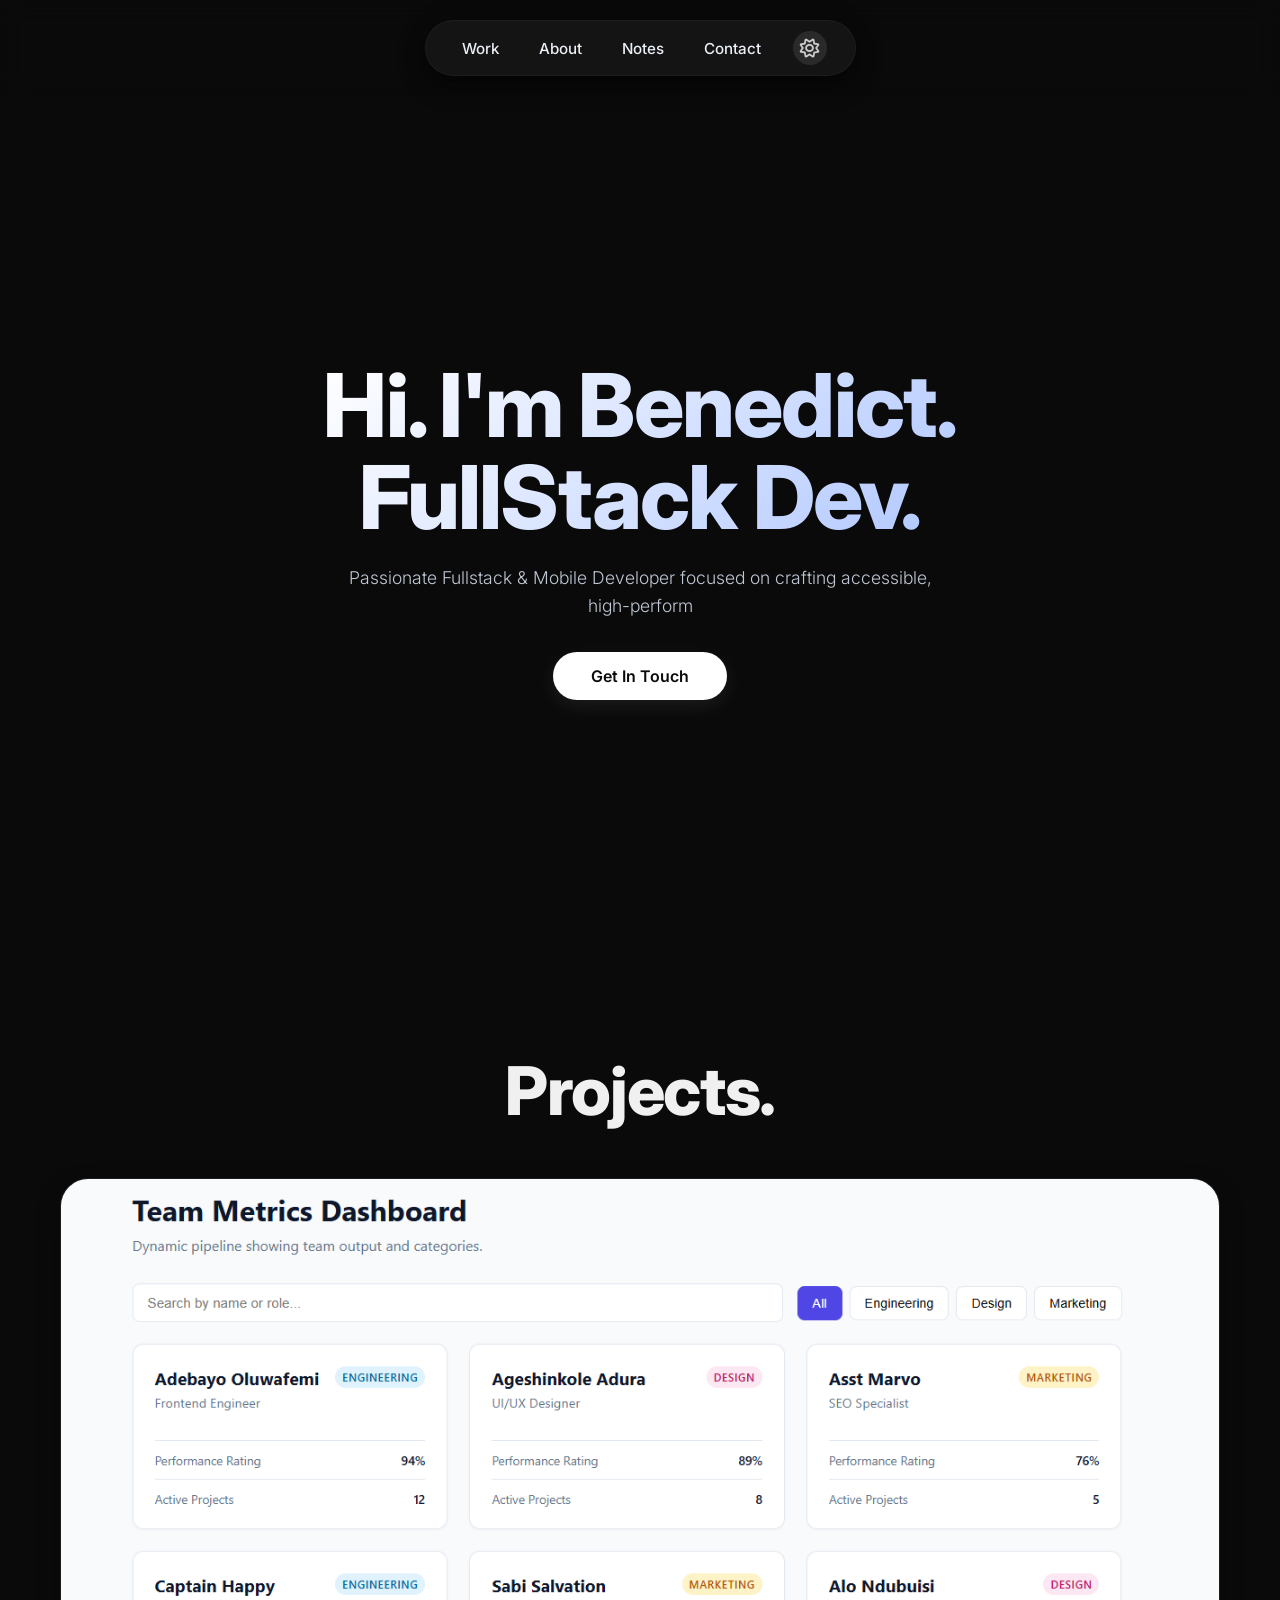
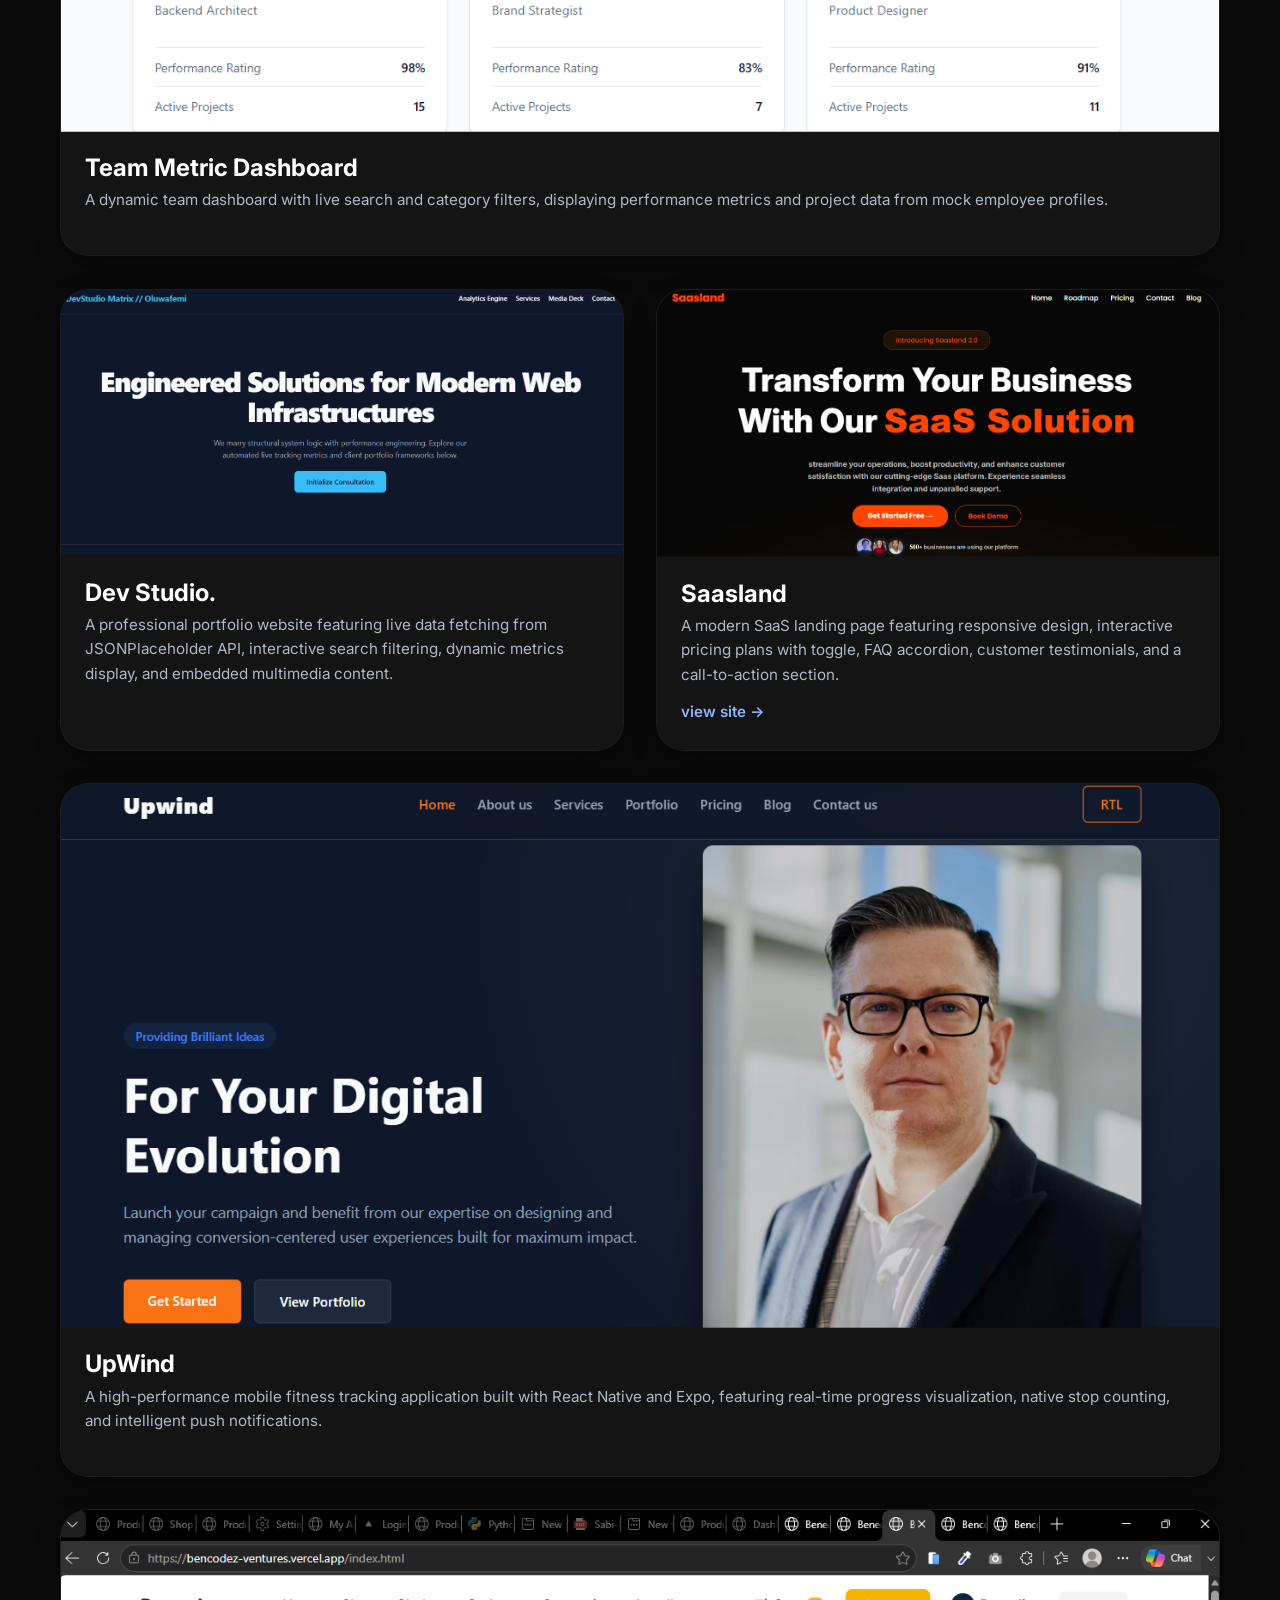
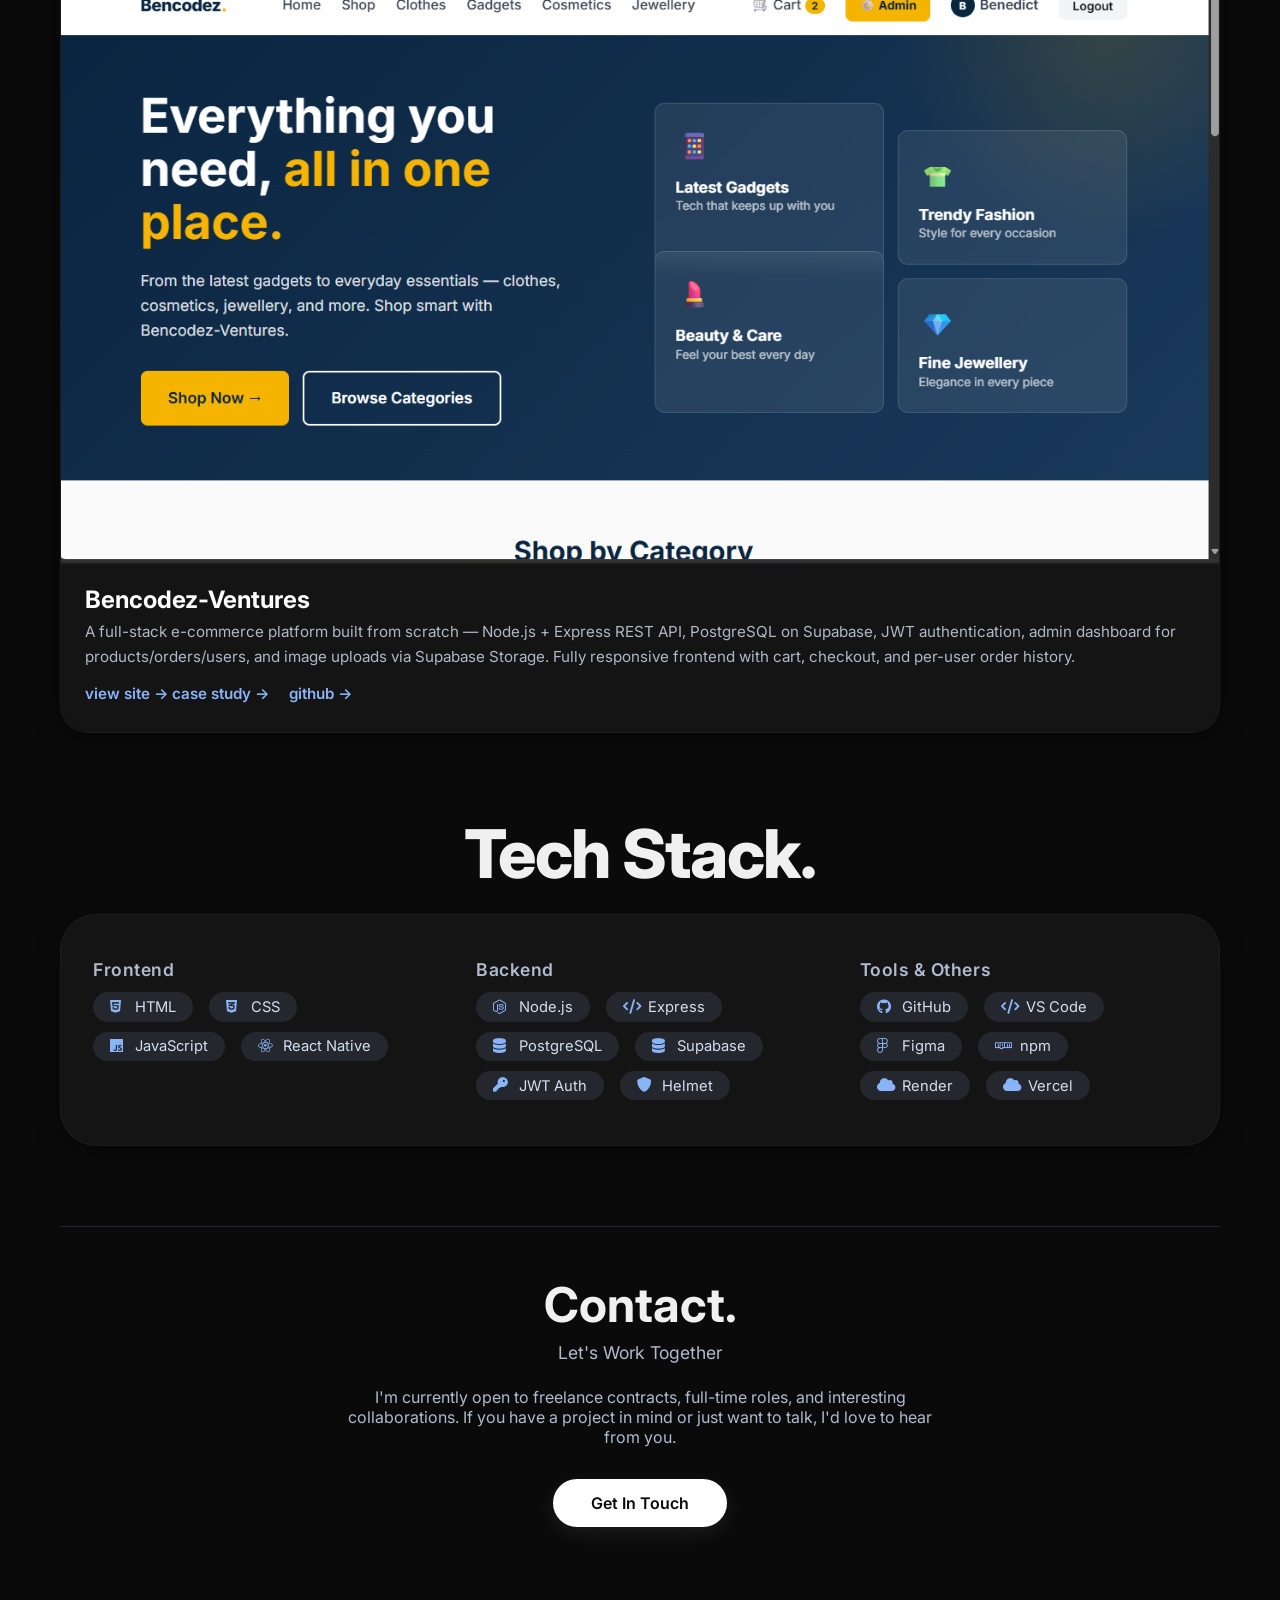
==== commit 5695d44d: "few changes made" ====
--- a/index.html
+++ b/index.html
@@ -86,6 +86,22 @@
           </div>
         </div>
 
+        <!-- GROUP 4: Bencodez-Ventures -->
+        <div class="project-group group-box1">
+          <div class="project-card">
+            <div class="card-img">
+               <a href="case-study.html"><img src="/images/landing.png" alt="Bencodez-Ventures"></a>
+            </div>
+            <div class="card-desc">
+              <h3>Bencodez-Ventures</h3>
+              <p>A full-stack e-commerce platform built from scratch — Node.js + Express REST API, PostgreSQL on Supabase, JWT authentication, admin dashboard for products/orders/users, and image uploads via Supabase Storage. Fully responsive frontend with cart, checkout, and per-user order history.</p>
+              <a href="https://bencodez-ventures.vercel.app" target="_blank" rel="noopener noreferrer" class="card-link">view site →</a>
+              <a href="case-study.html" class="card-link">case study →</a>
+              <a href="https://github.com/oluwafemiadebayo57-dot/bencodez-ventures" target="_blank" rel="noopener noreferrer" class="card-link" style="margin-left: 1rem;">github →</a>
+            </div>
+          </div>
+        </div>
+
       </div>
     </div>
 
@@ -101,6 +117,7 @@
             <span><i class="fab fa-html5"></i> HTML</span>
             <span><i class="fab fa-css3-alt"></i> CSS</span>
             <span><i class="fab fa-js"></i> JavaScript</span>
+            <span><i class="fab fa-react"></i> React Native</span>
           </div>
         </div>
         <div class="back-end">
@@ -108,8 +125,10 @@
           <div class="tool-grid">
             <span><i class="fab fa-node-js"></i> Node.js</span>
             <span><i class="fas fa-code"></i> Express</span>
-            <span><i class="fas fa-database"></i> MongoDB</span>
-            <span><i class="fas fa-database"></i> SQL</span>
+            <span><i class="fas fa-database"></i> PostgreSQL</span>
+            <span><i class="fas fa-database"></i> Supabase</span>
+            <span><i class="fas fa-key"></i> JWT Auth</span>
+            <span><i class="fas fa-shield-alt"></i> Helmet</span>
           </div>
         </div>
         <div class="tools">
@@ -119,6 +138,8 @@
             <span><i class="fas fa-code"></i> VS Code</span>
             <span><i class="fab fa-figma"></i> Figma</span>
             <span><i class="fab fa-npm"></i> npm</span>
+            <span><i class="fas fa-cloud"></i> Render</span>
+            <span><i class="fas fa-cloud"></i> Vercel</span>
           </div>
         </div>
       </div>
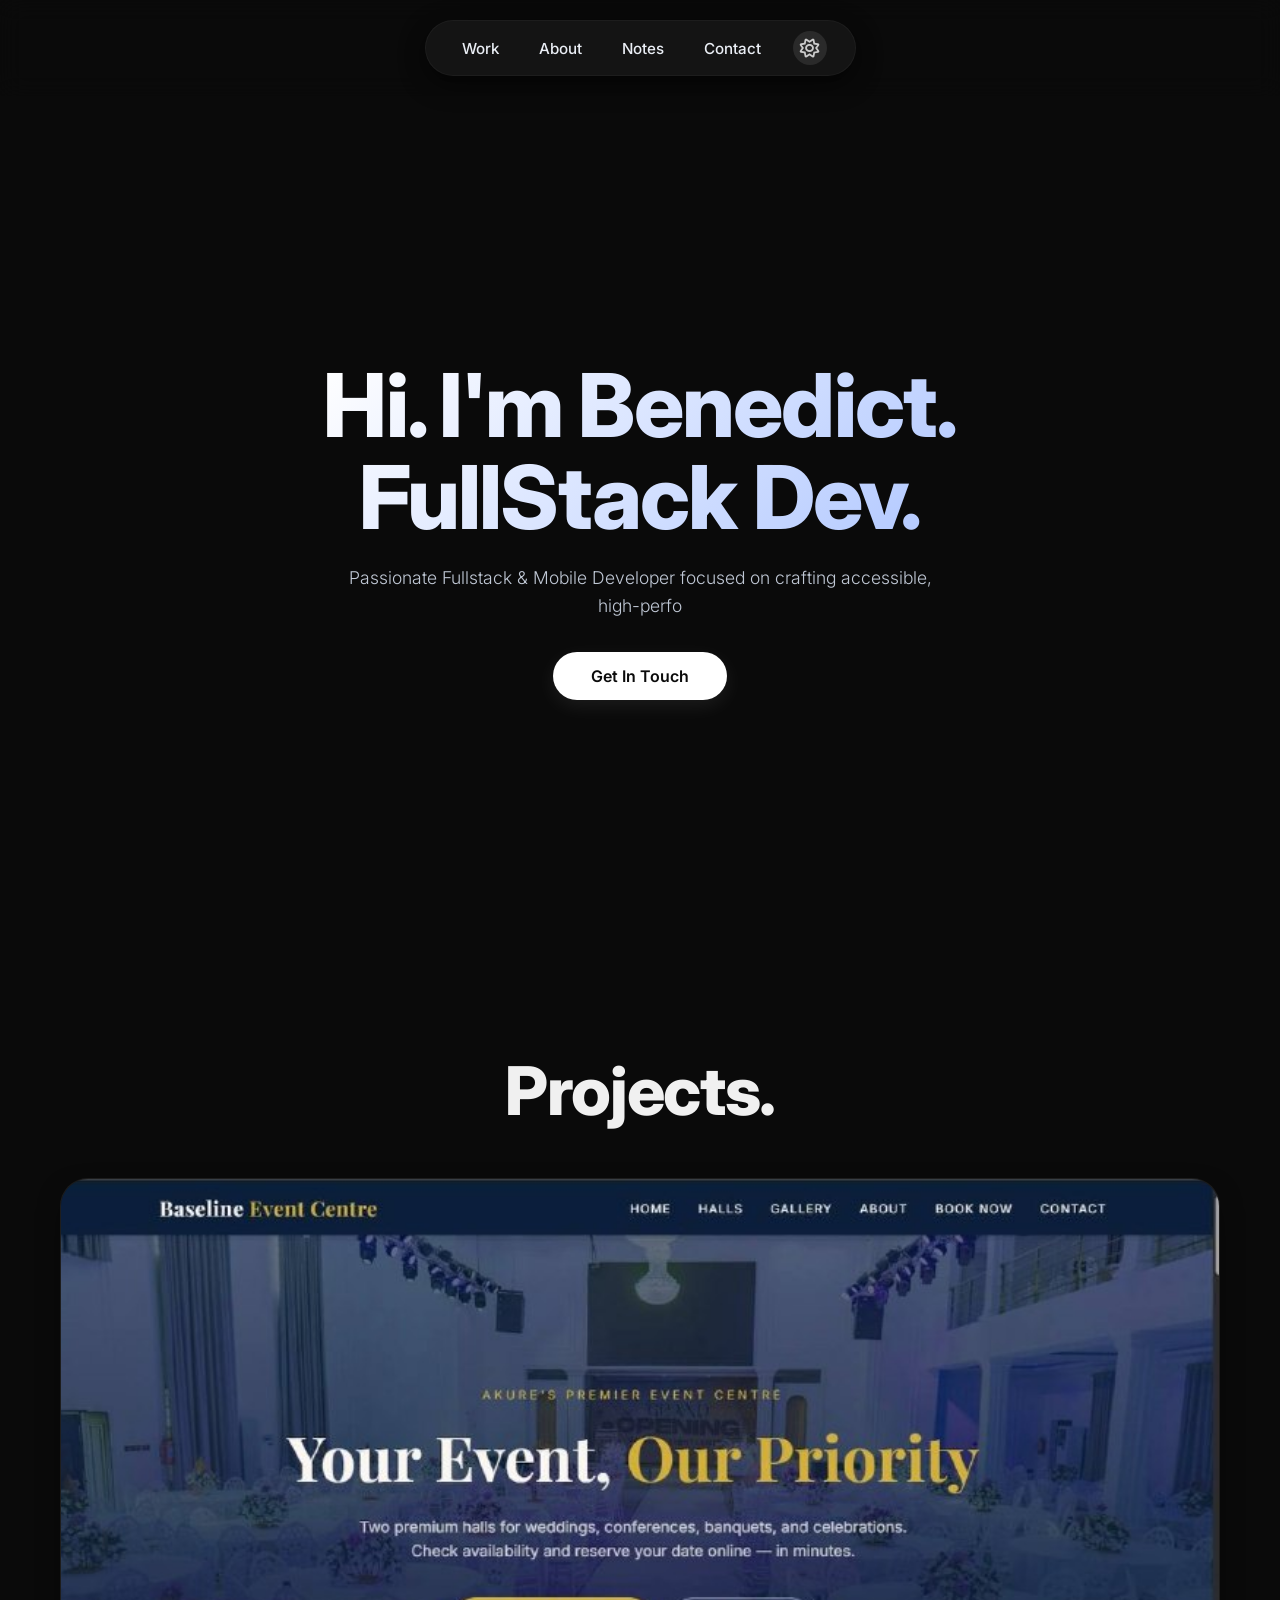
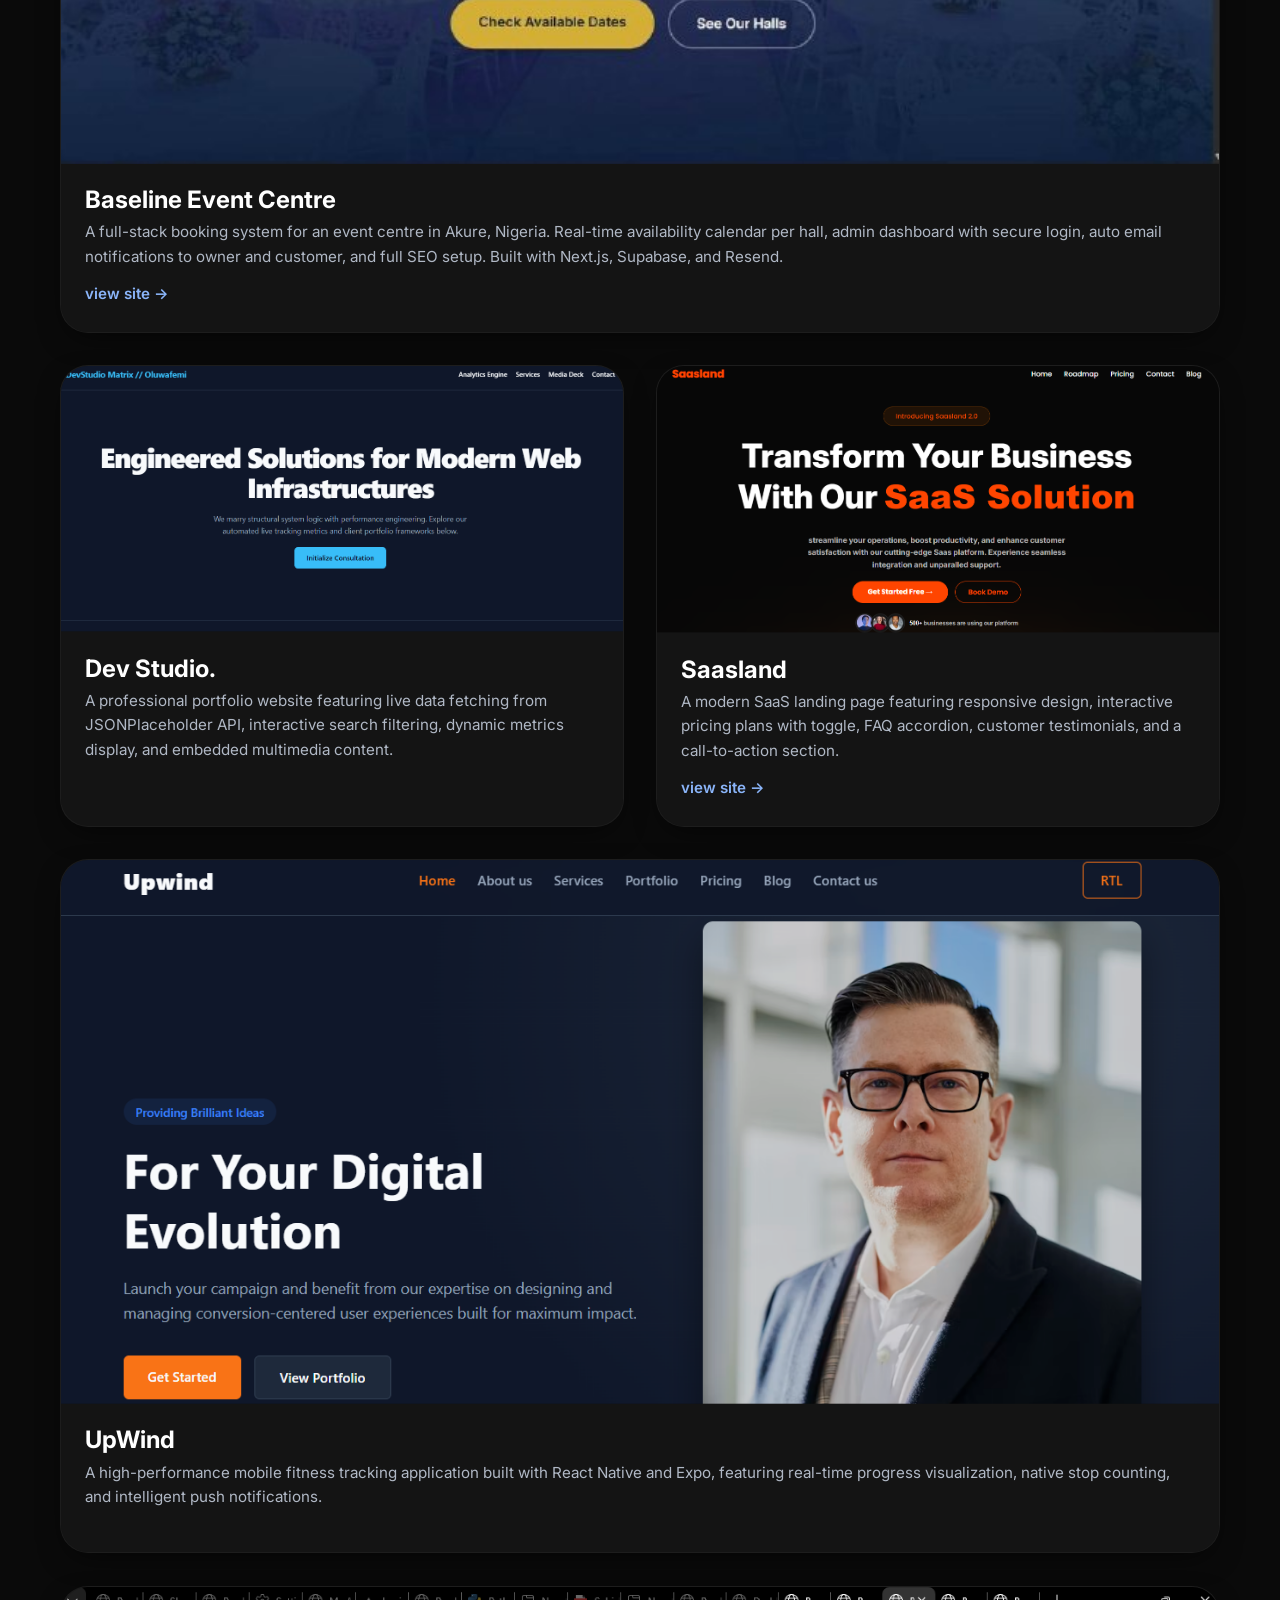
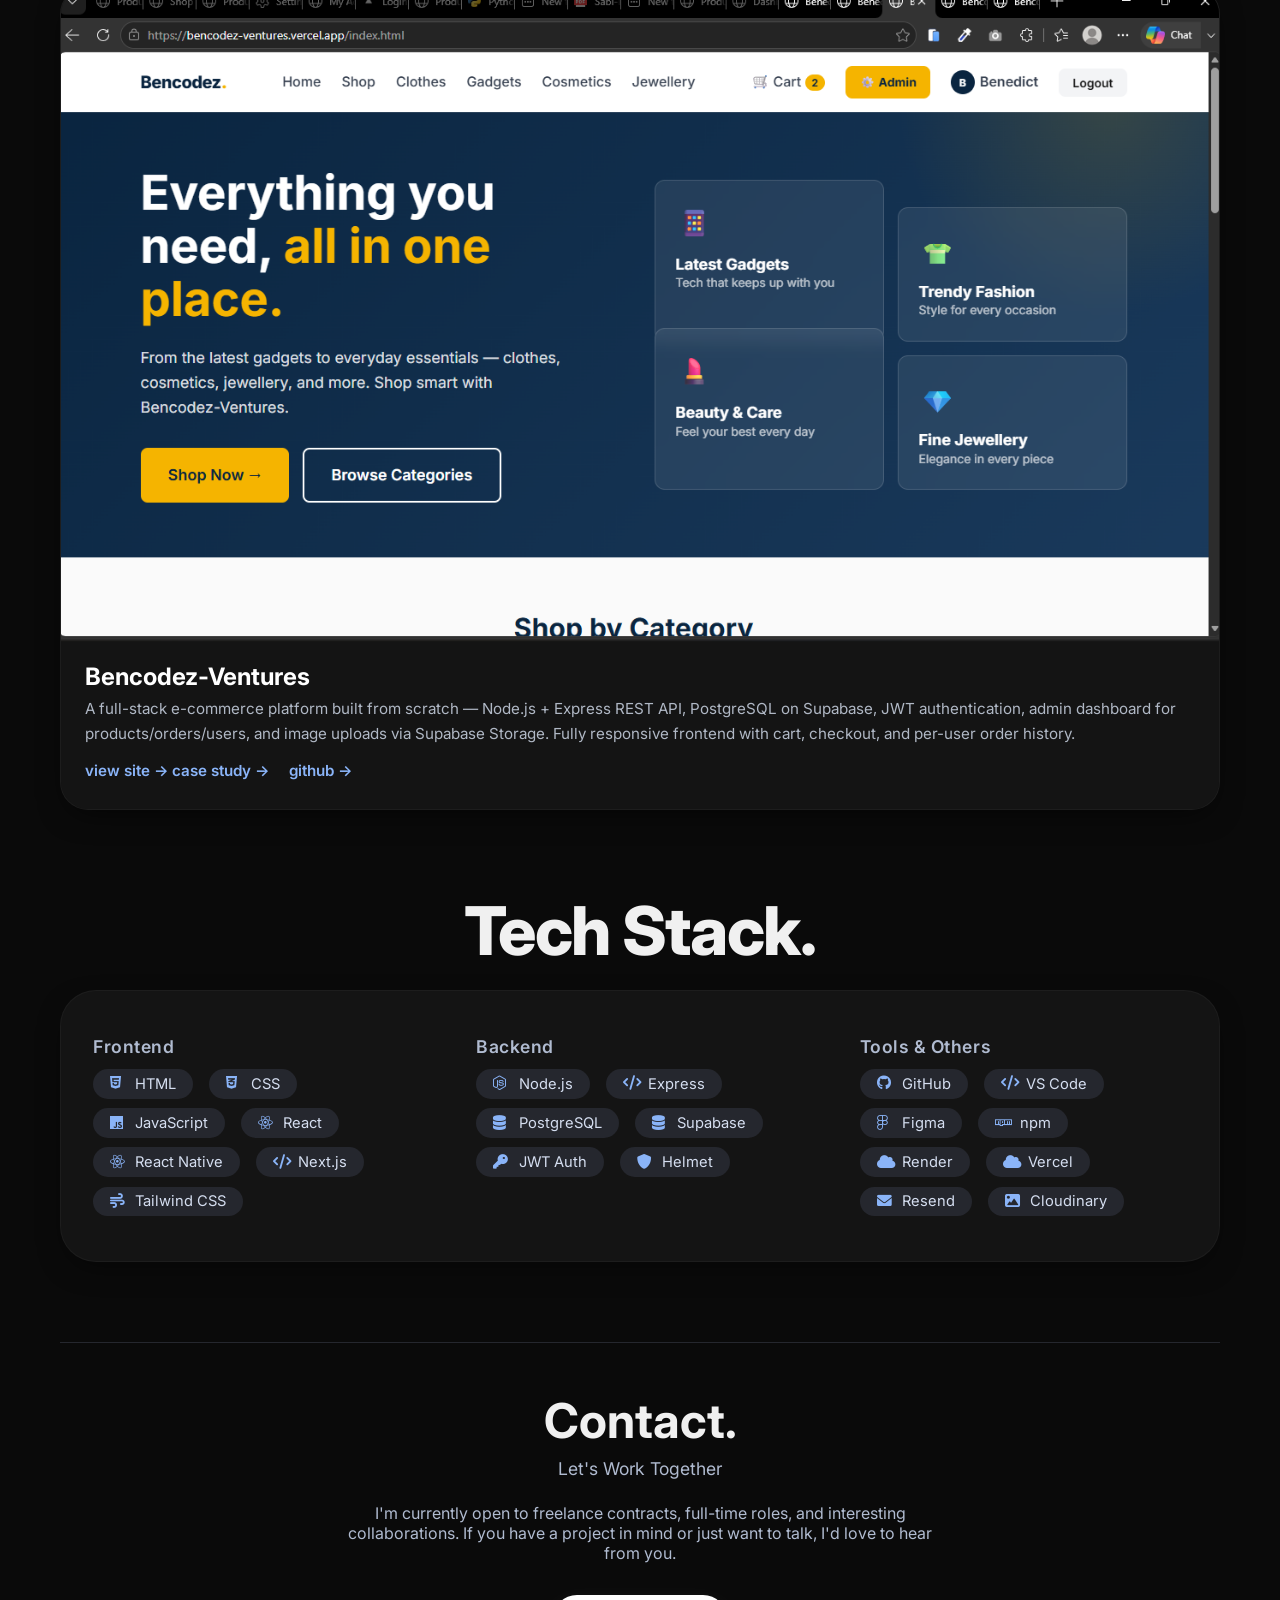
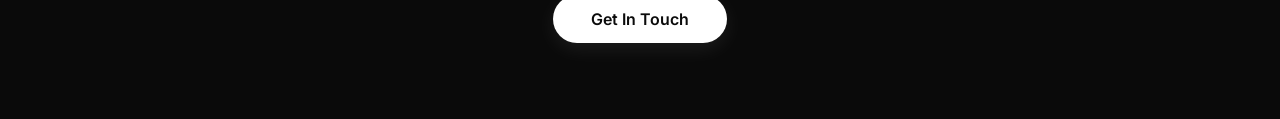
==== commit 445bc23a: "Update contact page with Facebook link + portfolio Baseline project" ====
--- a/index.html
+++ b/index.html
@@ -37,15 +37,18 @@
       </div>
 
       <div class="projects-boxes">
-        <!-- GROUP 1: Venda -->
+        <!-- GROUP 1: Baseline Event Centre -->
         <div class="project-group group-box1">
           <div class="project-card">
             <div class="card-img">
-              <img src="../images/Screenshot 2026-07-06 151746.png" alt="Venda" />
+              <a href="https://baselineeventcentre.com" target="_blank" rel="noopener noreferrer">
+                <img src="/images/baslin.jpg" alt="Baseline Event Centre" />
+              </a>
             </div>
             <div class="card-desc">
-              <h3>Team Metric Dashboard</h3>
-              <p>A dynamic team dashboard with live search and category filters, displaying performance metrics and project data from mock employee profiles.</p>
+              <h3>Baseline Event Centre</h3>
+              <p>A full-stack booking system for an event centre in Akure, Nigeria. Real-time availability calendar per hall, admin dashboard with secure login, auto email notifications to owner and customer, and full SEO setup. Built with Next.js, Supabase, and Resend.</p>
+              <a href="https://baselineeventcentre.com" target="_blank" rel="noopener noreferrer" class="card-link">view site →</a>
             </div>
           </div>
         </div>
@@ -117,7 +120,10 @@
             <span><i class="fab fa-html5"></i> HTML</span>
             <span><i class="fab fa-css3-alt"></i> CSS</span>
             <span><i class="fab fa-js"></i> JavaScript</span>
+            <span><i class="fab fa-react"></i> React</span>
             <span><i class="fab fa-react"></i> React Native</span>
+            <span><i class="fas fa-code"></i> Next.js</span>
+            <span><i class="fas fa-wind"></i> Tailwind CSS</span>
           </div>
         </div>
         <div class="back-end">
@@ -140,6 +146,8 @@
             <span><i class="fab fa-npm"></i> npm</span>
             <span><i class="fas fa-cloud"></i> Render</span>
             <span><i class="fas fa-cloud"></i> Vercel</span>
+            <span><i class="fas fa-envelope"></i> Resend</span>
+            <span><i class="fas fa-image"></i> Cloudinary</span>
           </div>
         </div>
       </div>
